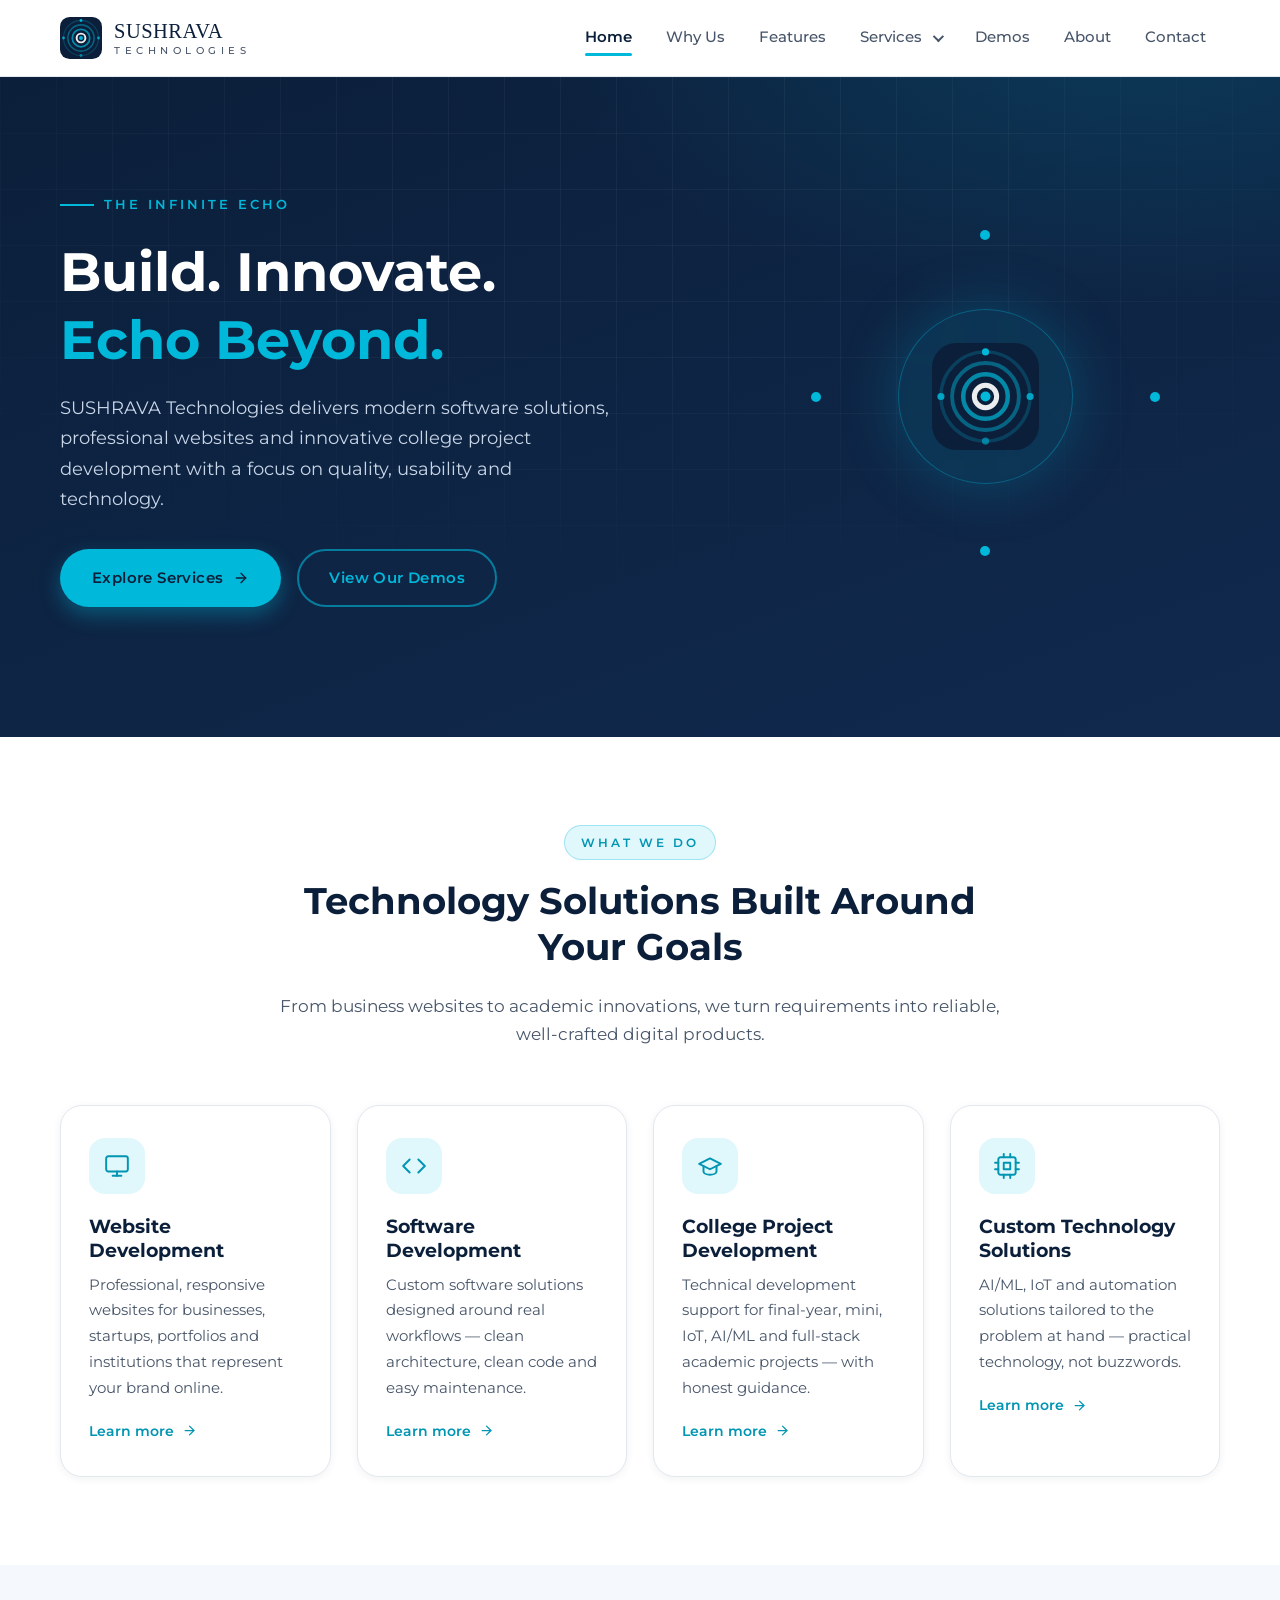
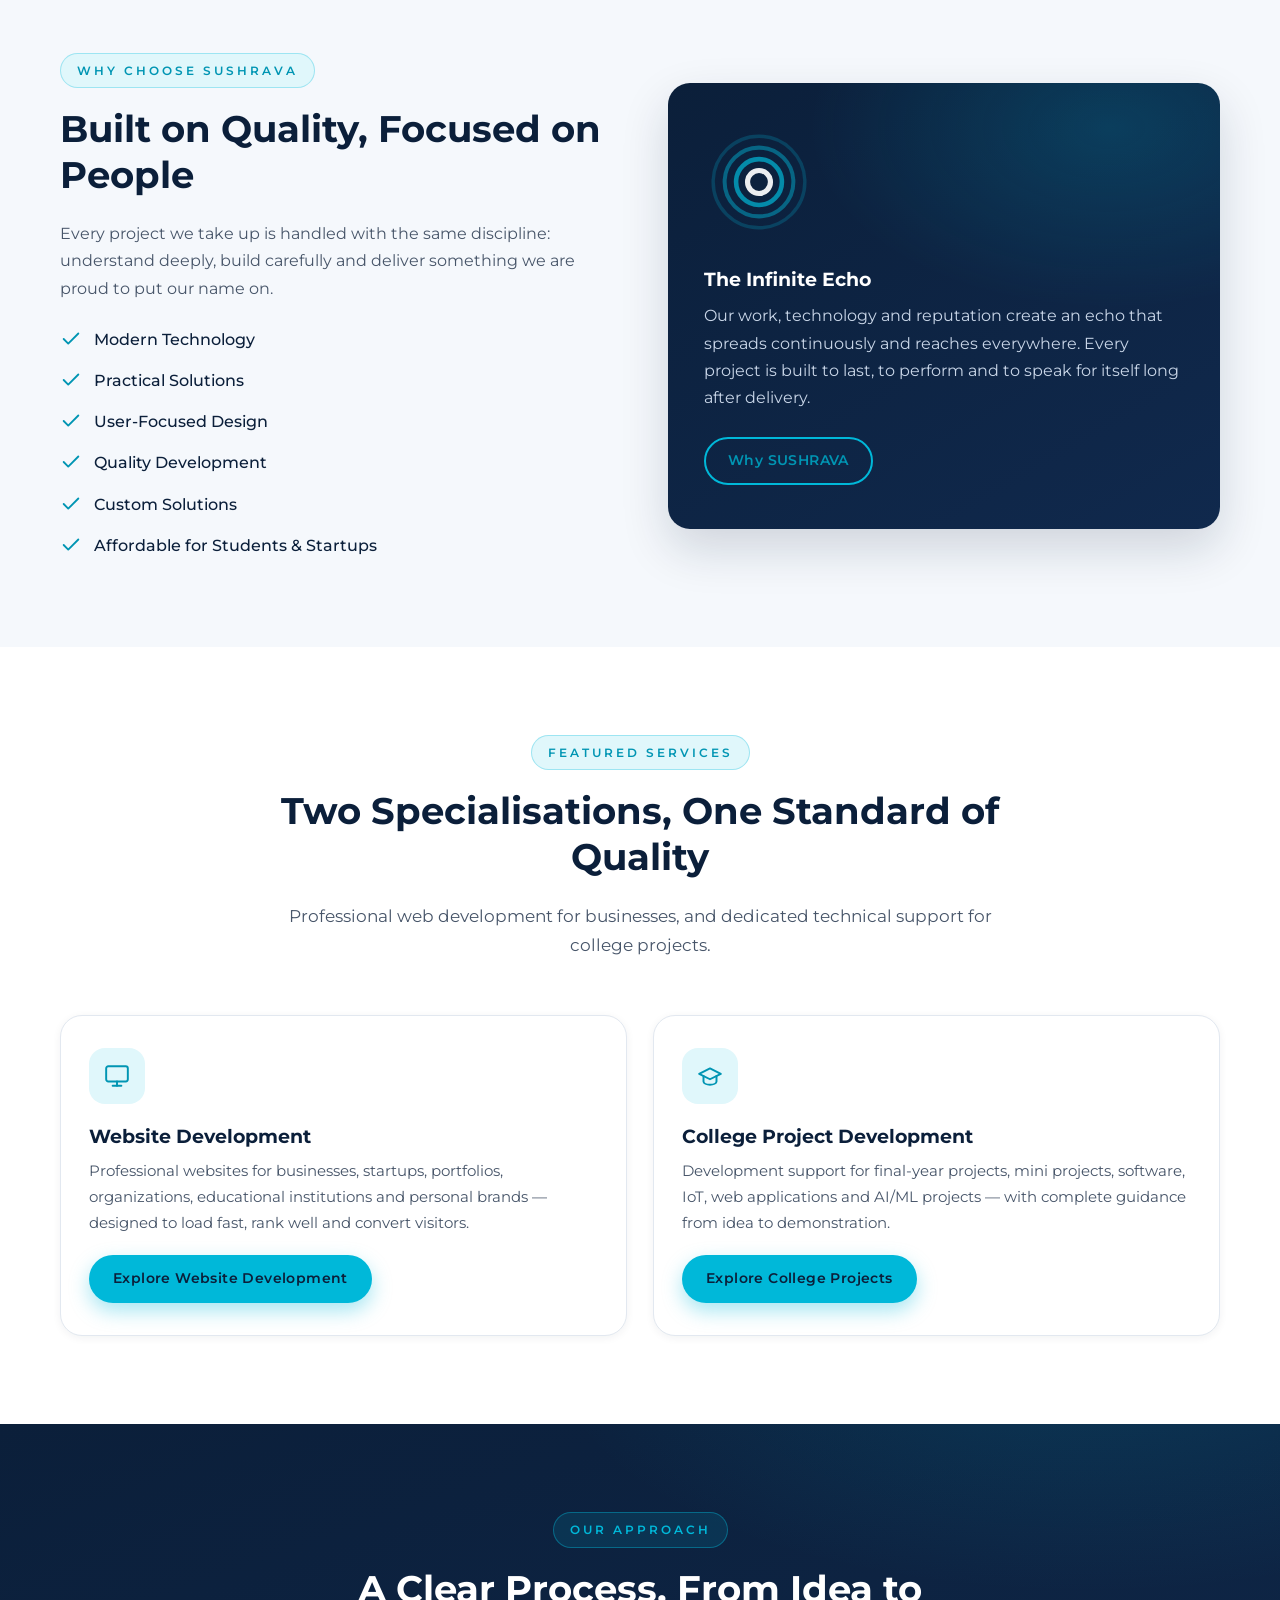
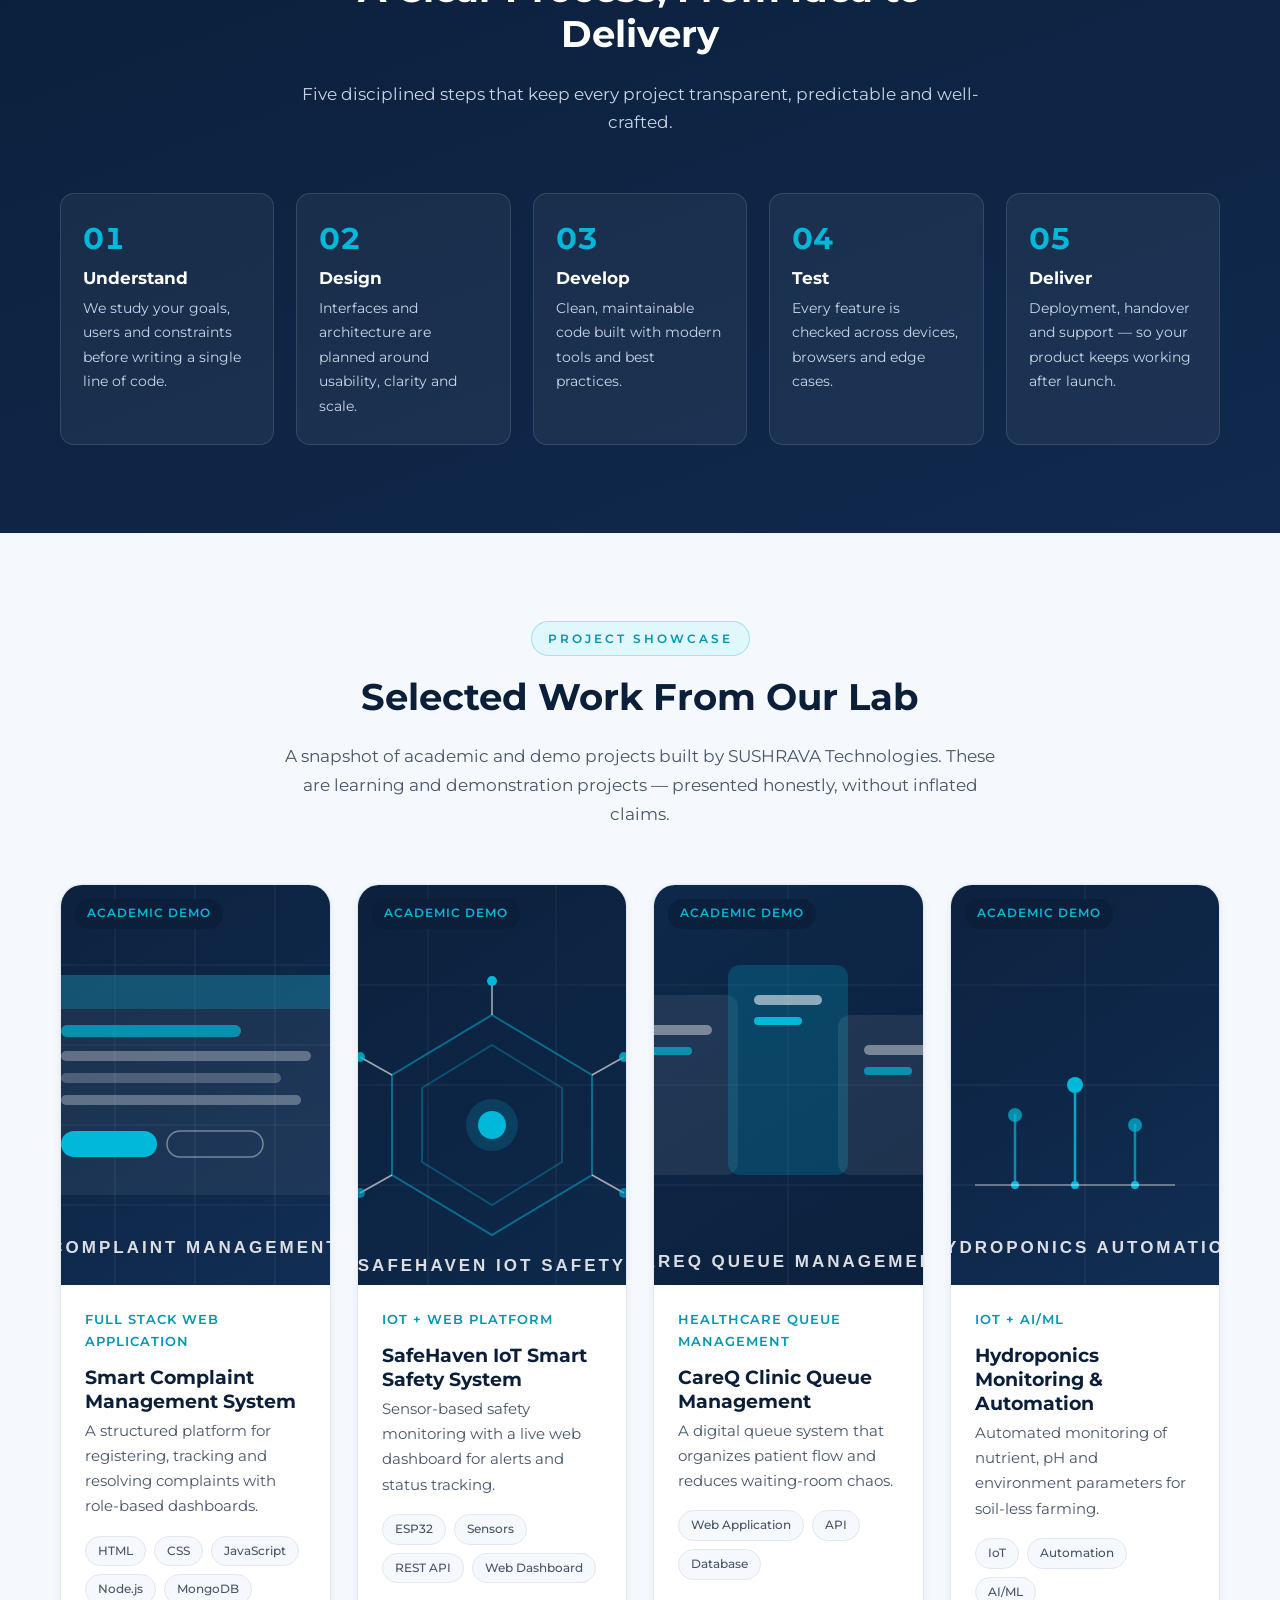
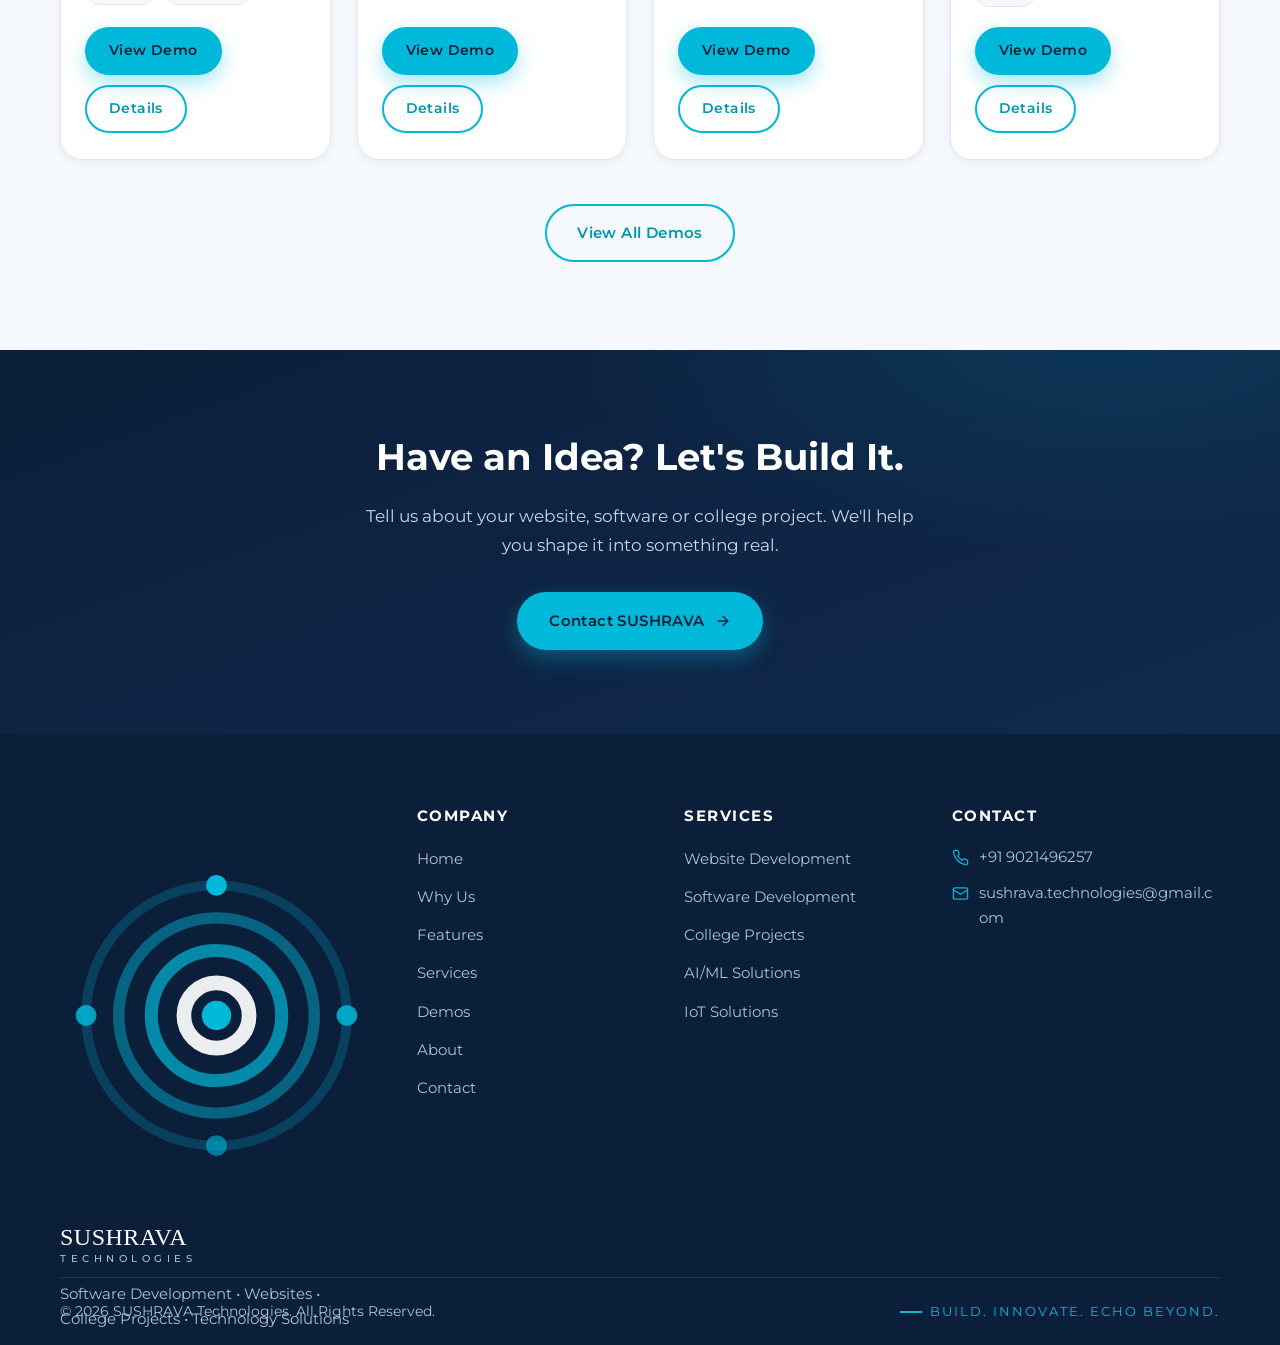
==== index.html @ b3668c81 "Initial SUSHRAVA Technologies website" ====
<!DOCTYPE html>
<html lang="en">
<head>
  <meta charset="UTF-8">
  <meta name="viewport" content="width=device-width, initial-scale=1.0">
  <title>SUSHRAVA Technologies | Software Development & Web Solutions</title>
  <meta name="description" content="SUSHRAVA Technologies delivers modern software solutions, professional websites and innovative college project development with a focus on quality, usability and technology.">
  <meta name="keywords" content="SUSHRAVA Technologies, software development, website development, college projects, academic projects, AI solutions, IoT projects, custom software">
  <meta name="author" content="SUSHRAVA Technologies">
  <meta property="og:type" content="website">
  <meta property="og:title" content="SUSHRAVA Technologies | Software Development & Web Solutions">
  <meta property="og:description" content="Modern software solutions, professional websites and innovative college project development. Build. Innovate. Echo Beyond.">
  <meta property="og:image" content="./assets/logo/logo.svg">
  <link rel="icon" type="image/svg+xml" href="./assets/logo/logo.svg">
  <link rel="preconnect" href="https://fonts.googleapis.com">
  <link rel="preconnect" href="https://fonts.gstatic.com" crossorigin>
  <link href="https://fonts.googleapis.com/css2?family=Montserrat:wght@400;500;600;700&display=swap" rel="stylesheet">
  <link rel="stylesheet" href="./css/style.css">
</head>
<body>
  <a class="skip-link" href="#main">Skip to main content</a>

  <!-- ===== Header ===== -->
  <header class="site-header">
    <div class="container nav-wrapper">
      <a href="./index.html" class="brand" aria-label="SUSHRAVA Technologies — Home">
        <span class="brand-logo"><img src="./assets/logo/logo.svg" alt="" width="42" height="42"></span>
        <span class="brand-text">
          <span class="brand-name">SUSHRAVA</span>
          <span class="brand-sub">TECHNOLOGIES</span>
        </span>
      </a>
      <nav class="main-nav" id="mainNav" aria-label="Main navigation">
        <ul>
          <li><a href="./index.html" aria-current="page">Home</a></li>
          <li><a href="./why-us.html">Why Us</a></li>
          <li><a href="./features.html">Features</a></li>
          <li class="has-dropdown">
            <a href="./services.html" aria-haspopup="true" aria-expanded="false">Services <span class="caret" aria-hidden="true"></span></a>
            <ul class="dropdown" aria-label="Services submenu">
              <li>
                <a href="./websites.html">
                  <span class="dropdown-icon" aria-hidden="true"><svg viewBox="0 0 24 24" fill="none" stroke="currentColor" stroke-width="1.8" stroke-linecap="round" stroke-linejoin="round"><rect x="2" y="3" width="20" height="14" rx="2"/><line x1="8" y1="21" x2="16" y2="21"/><line x1="12" y1="17" x2="12" y2="21"/></svg></span>
                  Website Development
                </a>
              </li>
              <li>
                <a href="./college-projects.html">
                  <span class="dropdown-icon" aria-hidden="true"><svg viewBox="0 0 24 24" fill="none" stroke="currentColor" stroke-width="1.8" stroke-linecap="round" stroke-linejoin="round"><path d="M22 10L12 5 2 10l10 5 10-5z"/><path d="M6 12v5c0 1.7 2.7 3 6 3s6-1.3 6-3v-5"/></svg></span>
                  College Projects
                </a>
              </li>
            </ul>
          </li>
          <li><a href="./demos.html">Demos</a></li>
          <li><a href="./about.html">About</a></li>
          <li><a href="./contact.html">Contact</a></li>
        </ul>
      </nav>
      <button class="nav-toggle" id="navToggle" type="button" aria-label="Open menu" aria-expanded="false" aria-controls="mainNav">
        <span></span><span></span><span></span>
      </button>
    </div>
  </header>

  <main id="main">
    <!-- ===== Hero ===== -->
    <section class="hero">
      <div class="container">
        <div class="reveal">
          <span class="hero-tagline">The Infinite Echo</span>
          <h1>Build. Innovate.<br><span class="accent">Echo Beyond.</span></h1>
          <p class="hero-lead">SUSHRAVA Technologies delivers modern software solutions, professional websites and innovative college project development with a focus on quality, usability and technology.</p>
          <div class="hero-actions">
            <a href="./services.html" class="btn btn-primary">Explore Services
              <svg viewBox="0 0 24 24" fill="none" stroke="currentColor" stroke-width="2" stroke-linecap="round" stroke-linejoin="round" aria-hidden="true"><line x1="5" y1="12" x2="19" y2="12"/><polyline points="12 5 19 12 12 19"/></svg>
            </a>
            <a href="./demos.html" class="btn btn-outline">View Our Demos</a>
          </div>
        </div>
        <div class="echo-stage reveal reveal-delay-1" aria-hidden="true">
          <span class="echo-ring"></span>
          <span class="echo-ring"></span>
          <span class="echo-ring"></span>
          <span class="echo-ring"></span>
          <span class="echo-node n1"></span>
          <span class="echo-node n2"></span>
          <span class="echo-node n3"></span>
          <span class="echo-node n4"></span>
          <div class="echo-core">
            <img src="./assets/logo/logo.svg" alt="" width="120" height="120">
          </div>
        </div>
      </div>
    </section>

    <!-- ===== What We Do ===== -->
    <section id="what-we-do">
      <div class="container">
        <div class="section-head reveal">
          <span class="eyebrow">What We Do</span>
          <h2>Technology Solutions Built Around Your Goals</h2>
          <p>From business websites to academic innovations, we turn requirements into reliable, well-crafted digital products.</p>
        </div>
        <div class="grid grid-4">
          <article class="card reveal">
            <div class="card-icon" aria-hidden="true">
              <svg viewBox="0 0 24 24" fill="none" stroke="currentColor" stroke-width="1.8" stroke-linecap="round" stroke-linejoin="round"><rect x="2" y="3" width="20" height="14" rx="2"/><line x1="8" y1="21" x2="16" y2="21"/><line x1="12" y1="17" x2="12" y2="21"/></svg>
            </div>
            <h3>Website Development</h3>
            <p>Professional, responsive websites for businesses, startups, portfolios and institutions that represent your brand online.</p>
            <a href="./websites.html" class="card-link">Learn more
              <svg viewBox="0 0 24 24" fill="none" stroke="currentColor" stroke-width="2" stroke-linecap="round" stroke-linejoin="round" aria-hidden="true"><line x1="5" y1="12" x2="19" y2="12"/><polyline points="12 5 19 12 12 19"/></svg>
            </a>
          </article>
          <article class="card reveal reveal-delay-1">
            <div class="card-icon" aria-hidden="true">
              <svg viewBox="0 0 24 24" fill="none" stroke="currentColor" stroke-width="1.8" stroke-linecap="round" stroke-linejoin="round"><polyline points="16 18 22 12 16 6"/><polyline points="8 6 2 12 8 18"/></svg>
            </div>
            <h3>Software Development</h3>
            <p>Custom software solutions designed around real workflows — clean architecture, clean code and easy maintenance.</p>
            <a href="./services.html" class="card-link">Learn more
              <svg viewBox="0 0 24 24" fill="none" stroke="currentColor" stroke-width="2" stroke-linecap="round" stroke-linejoin="round" aria-hidden="true"><line x1="5" y1="12" x2="19" y2="12"/><polyline points="12 5 19 12 12 19"/></svg>
            </a>
          </article>
          <article class="card reveal reveal-delay-2">
            <div class="card-icon" aria-hidden="true">
              <svg viewBox="0 0 24 24" fill="none" stroke="currentColor" stroke-width="1.8" stroke-linecap="round" stroke-linejoin="round"><path d="M22 10L12 5 2 10l10 5 10-5z"/><path d="M6 12v5c0 1.7 2.7 3 6 3s6-1.3 6-3v-5"/></svg>
            </div>
            <h3>College Project Development</h3>
            <p>Technical development support for final-year, mini, IoT, AI/ML and full-stack academic projects — with honest guidance.</p>
            <a href="./college-projects.html" class="card-link">Learn more
              <svg viewBox="0 0 24 24" fill="none" stroke="currentColor" stroke-width="2" stroke-linecap="round" stroke-linejoin="round" aria-hidden="true"><line x1="5" y1="12" x2="19" y2="12"/><polyline points="12 5 19 12 12 19"/></svg>
            </a>
          </article>
          <article class="card reveal reveal-delay-3">
            <div class="card-icon" aria-hidden="true">
              <svg viewBox="0 0 24 24" fill="none" stroke="currentColor" stroke-width="1.8" stroke-linecap="round" stroke-linejoin="round"><rect x="4" y="4" width="16" height="16" rx="2"/><rect x="9" y="9" width="6" height="6"/><path d="M9 1v3M15 1v3M9 20v3M15 20v3M1 9h3M1 15h3M20 9h3M20 15h3"/></svg>
            </div>
            <h3>Custom Technology Solutions</h3>
            <p>AI/ML, IoT and automation solutions tailored to the problem at hand — practical technology, not buzzwords.</p>
            <a href="./services.html" class="card-link">Learn more
              <svg viewBox="0 0 24 24" fill="none" stroke="currentColor" stroke-width="2" stroke-linecap="round" stroke-linejoin="round" aria-hidden="true"><line x1="5" y1="12" x2="19" y2="12"/><polyline points="12 5 19 12 12 19"/></svg>
            </a>
          </article>
        </div>
      </div>
    </section>

    <!-- ===== Why Choose SUSHRAVA ===== -->
    <section class="section-soft">
      <div class="container split">
        <div class="reveal">
          <span class="eyebrow">Why Choose SUSHRAVA</span>
          <h2>Built on Quality, Focused on People</h2>
          <p>Every project we take up is handled with the same discipline: understand deeply, build carefully and deliver something we are proud to put our name on.</p>
          <ul class="check-list">
            <li>
              <svg viewBox="0 0 24 24" fill="none" stroke="currentColor" stroke-width="2" stroke-linecap="round" stroke-linejoin="round" aria-hidden="true"><polyline points="20 6 9 17 4 12"/></svg>
              Modern Technology
            </li>
            <li>
              <svg viewBox="0 0 24 24" fill="none" stroke="currentColor" stroke-width="2" stroke-linecap="round" stroke-linejoin="round" aria-hidden="true"><polyline points="20 6 9 17 4 12"/></svg>
              Practical Solutions
            </li>
            <li>
              <svg viewBox="0 0 24 24" fill="none" stroke="currentColor" stroke-width="2" stroke-linecap="round" stroke-linejoin="round" aria-hidden="true"><polyline points="20 6 9 17 4 12"/></svg>
              User-Focused Design
            </li>
            <li>
              <svg viewBox="0 0 24 24" fill="none" stroke="currentColor" stroke-width="2" stroke-linecap="round" stroke-linejoin="round" aria-hidden="true"><polyline points="20 6 9 17 4 12"/></svg>
              Quality Development
            </li>
            <li>
              <svg viewBox="0 0 24 24" fill="none" stroke="currentColor" stroke-width="2" stroke-linecap="round" stroke-linejoin="round" aria-hidden="true"><polyline points="20 6 9 17 4 12"/></svg>
              Custom Solutions
            </li>
            <li>
              <svg viewBox="0 0 24 24" fill="none" stroke="currentColor" stroke-width="2" stroke-linecap="round" stroke-linejoin="round" aria-hidden="true"><polyline points="20 6 9 17 4 12"/></svg>
              Affordable for Students &amp; Startups
            </li>
          </ul>
        </div>
        <div class="panel-visual reveal reveal-delay-1">
          <svg class="echo-mini" viewBox="0 0 96 96" fill="none" stroke="#00B8D9" stroke-linecap="round" aria-hidden="true">
            <circle cx="48" cy="48" r="40" stroke-width="3" opacity="0.22"/>
            <circle cx="48" cy="48" r="30" stroke-width="3.5" opacity="0.45"/>
            <circle cx="48" cy="48" r="20" stroke-width="4" opacity="0.7"/>
            <circle cx="48" cy="48" r="10" stroke="#FFFFFF" stroke-width="4.5" opacity="0.92"/>
          </svg>
          <h3>The Infinite Echo</h3>
          <p>Our work, technology and reputation create an echo that spreads continuously and reaches everywhere. Every project is built to last, to perform and to speak for itself long after delivery.</p>
          <a href="./why-us.html" class="btn btn-outline btn-sm" style="margin-top: 10px;">Why SUSHRAVA</a>
        </div>
      </div>
    </section>

    <!-- ===== Featured Services ===== -->
    <section>
      <div class="container">
        <div class="section-head reveal">
          <span class="eyebrow">Featured Services</span>
          <h2>Two Specialisations, One Standard of Quality</h2>
          <p>Professional web development for businesses, and dedicated technical support for college projects.</p>
        </div>
        <div class="grid grid-2">
          <article class="card reveal">
            <div class="card-icon" aria-hidden="true">
              <svg viewBox="0 0 24 24" fill="none" stroke="currentColor" stroke-width="1.8" stroke-linecap="round" stroke-linejoin="round"><rect x="2" y="3" width="20" height="14" rx="2"/><line x1="8" y1="21" x2="16" y2="21"/><line x1="12" y1="17" x2="12" y2="21"/></svg>
            </div>
            <h3>Website Development</h3>
            <p>Professional websites for businesses, startups, portfolios, organizations, educational institutions and personal brands — designed to load fast, rank well and convert visitors.</p>
            <a href="./websites.html" class="btn btn-primary btn-sm" style="margin-top: 20px;">Explore Website Development</a>
          </article>
          <article class="card reveal reveal-delay-1">
            <div class="card-icon" aria-hidden="true">
              <svg viewBox="0 0 24 24" fill="none" stroke="currentColor" stroke-width="1.8" stroke-linecap="round" stroke-linejoin="round"><path d="M22 10L12 5 2 10l10 5 10-5z"/><path d="M6 12v5c0 1.7 2.7 3 6 3s6-1.3 6-3v-5"/></svg>
            </div>
            <h3>College Project Development</h3>
            <p>Development support for final-year projects, mini projects, software, IoT, web applications and AI/ML projects — with complete guidance from idea to demonstration.</p>
            <a href="./college-projects.html" class="btn btn-primary btn-sm" style="margin-top: 20px;">Explore College Projects</a>
          </article>
        </div>
      </div>
    </section>

    <!-- ===== Our Approach ===== -->
    <section class="section-dark">
      <div class="container">
        <div class="section-head reveal">
          <span class="eyebrow">Our Approach</span>
          <h2>A Clear Process, From Idea to Delivery</h2>
          <p>Five disciplined steps that keep every project transparent, predictable and well-crafted.</p>
        </div>
        <div class="steps">
          <article class="step reveal">
            <span class="step-num">01</span>
            <h3>Understand</h3>
            <p>We study your goals, users and constraints before writing a single line of code.</p>
          </article>
          <article class="step reveal reveal-delay-1">
            <span class="step-num">02</span>
            <h3>Design</h3>
            <p>Interfaces and architecture are planned around usability, clarity and scale.</p>
          </article>
          <article class="step reveal reveal-delay-2">
            <span class="step-num">03</span>
            <h3>Develop</h3>
            <p>Clean, maintainable code built with modern tools and best practices.</p>
          </article>
          <article class="step reveal reveal-delay-3">
            <span class="step-num">04</span>
            <h3>Test</h3>
            <p>Every feature is checked across devices, browsers and edge cases.</p>
          </article>
          <article class="step reveal reveal-delay-3">
            <span class="step-num">05</span>
            <h3>Deliver</h3>
            <p>Deployment, handover and support — so your product keeps working after launch.</p>
          </article>
        </div>
      </div>
    </section>

    <!-- ===== Project Showcase ===== -->
    <section class="section-soft">
      <div class="container">
        <div class="section-head reveal">
          <span class="eyebrow">Project Showcase</span>
          <h2>Selected Work From Our Lab</h2>
          <p>A snapshot of academic and demo projects built by SUSHRAVA Technologies. These are learning and demonstration projects — presented honestly, without inflated claims.</p>
        </div>
        <div class="grid grid-4">
          <article class="project-card reveal">
            <div class="project-media">
              <img src="./assets/projects/complaint-management.svg" alt="Smart Complaint Management System interface preview" loading="lazy" width="640" height="400">
              <span class="badge">Academic Demo</span>
            </div>
            <div class="project-body">
              <span class="project-cat">Full Stack Web Application</span>
              <h3>Smart Complaint Management System</h3>
              <p>A structured platform for registering, tracking and resolving complaints with role-based dashboards.</p>
              <ul class="tech-tags">
                <li>HTML</li><li>CSS</li><li>JavaScript</li><li>Node.js</li><li>MongoDB</li>
              </ul>
              <div class="project-actions">
                <a href="./demos.html" class="btn btn-primary btn-sm">View Demo</a>
                <a href="./demos.html" class="btn btn-outline btn-sm">Details</a>
              </div>
            </div>
          </article>
          <article class="project-card reveal reveal-delay-1">
            <div class="project-media">
              <img src="./assets/projects/safehaven-iot.svg" alt="SafeHaven IoT smart safety system network preview" loading="lazy" width="640" height="400">
              <span class="badge">Academic Demo</span>
            </div>
            <div class="project-body">
              <span class="project-cat">IoT + Web Platform</span>
              <h3>SafeHaven IoT Smart Safety System</h3>
              <p>Sensor-based safety monitoring with a live web dashboard for alerts and status tracking.</p>
              <ul class="tech-tags">
                <li>ESP32</li><li>Sensors</li><li>REST API</li><li>Web Dashboard</li>
              </ul>
              <div class="project-actions">
                <a href="./demos.html" class="btn btn-primary btn-sm">View Demo</a>
                <a href="./demos.html" class="btn btn-outline btn-sm">Details</a>
              </div>
            </div>
          </article>
          <article class="project-card reveal reveal-delay-2">
            <div class="project-media">
              <img src="./assets/projects/careq.svg" alt="CareQ clinic queue management dashboard preview" loading="lazy" width="640" height="400">
              <span class="badge">Academic Demo</span>
            </div>
            <div class="project-body">
              <span class="project-cat">Healthcare Queue Management</span>
              <h3>CareQ Clinic Queue Management</h3>
              <p>A digital queue system that organizes patient flow and reduces waiting-room chaos.</p>
              <ul class="tech-tags">
                <li>Web Application</li><li>API</li><li>Database</li>
              </ul>
              <div class="project-actions">
                <a href="./demos.html" class="btn btn-primary btn-sm">View Demo</a>
                <a href="./demos.html" class="btn btn-outline btn-sm">Details</a>
              </div>
            </div>
          </article>
          <article class="project-card reveal reveal-delay-3">
            <div class="project-media">
              <img src="./assets/projects/hydroponics.svg" alt="Hydroponics monitoring and automation system preview" loading="lazy" width="640" height="400">
              <span class="badge">Academic Demo</span>
            </div>
            <div class="project-body">
              <span class="project-cat">IoT + AI/ML</span>
              <h3>Hydroponics Monitoring &amp; Automation</h3>
              <p>Automated monitoring of nutrient, pH and environment parameters for soil-less farming.</p>
              <ul class="tech-tags">
                <li>IoT</li><li>Automation</li><li>AI/ML</li>
              </ul>
              <div class="project-actions">
                <a href="./demos.html" class="btn btn-primary btn-sm">View Demo</a>
                <a href="./demos.html" class="btn btn-outline btn-sm">Details</a>
              </div>
            </div>
          </article>
        </div>
        <div style="text-align: center; margin-top: 44px;" class="reveal">
          <a href="./demos.html" class="btn btn-outline">View All Demos</a>
        </div>
      </div>
    </section>

    <!-- ===== Final CTA ===== -->
    <section class="section-dark cta-band">
      <div class="container reveal">
        <h2>Have an Idea? Let's Build It.</h2>
        <p>Tell us about your website, software or college project. We'll help you shape it into something real.</p>
        <a href="./contact.html" class="btn btn-primary">Contact SUSHRAVA
          <svg viewBox="0 0 24 24" fill="none" stroke="currentColor" stroke-width="2" stroke-linecap="round" stroke-linejoin="round" aria-hidden="true"><line x1="5" y1="12" x2="19" y2="12"/><polyline points="12 5 19 12 12 19"/></svg>
        </a>
      </div>
    </section>
  </main>

  <!-- ===== Footer ===== -->
  <footer class="site-footer">
    <div class="container">
      <div class="footer-grid">
        <div class="footer-brand">
          <span class="brand-logo"><img src="./assets/logo/logo.svg" alt="" width="48" height="48"></span>
          <span class="brand-text">
            <span class="brand-name">SUSHRAVA</span>
            <span class="brand-sub">TECHNOLOGIES</span>
          </span>
          <p>Software Development • Websites • College Projects • Technology Solutions</p>
        </div>
        <nav class="footer-col" aria-label="Footer navigation">
          <h4>Company</h4>
          <ul>
            <li><a href="./index.html">Home</a></li>
            <li><a href="./why-us.html">Why Us</a></li>
            <li><a href="./features.html">Features</a></li>
            <li><a href="./services.html">Services</a></li>
            <li><a href="./demos.html">Demos</a></li>
            <li><a href="./about.html">About</a></li>
            <li><a href="./contact.html">Contact</a></li>
          </ul>
        </nav>
        <div class="footer-col">
          <h4>Services</h4>
          <ul>
            <li><a href="./websites.html">Website Development</a></li>
            <li><a href="./services.html">Software Development</a></li>
            <li><a href="./college-projects.html">College Projects</a></li>
            <li><a href="./services.html">AI/ML Solutions</a></li>
            <li><a href="./services.html">IoT Solutions</a></li>
          </ul>
        </div>
        <div class="footer-col">
          <h4>Contact</h4>
          <ul class="footer-contact">
            <li>
              <svg viewBox="0 0 24 24" fill="none" stroke="currentColor" stroke-width="1.8" stroke-linecap="round" stroke-linejoin="round" aria-hidden="true"><path d="M22 16.92v3a2 2 0 0 1-2.18 2 19.79 19.79 0 0 1-8.63-3.07 19.5 19.5 0 0 1-6-6 19.79 19.79 0 0 1-3.07-8.67A2 2 0 0 1 4.11 2h3a2 2 0 0 1 2 1.72c.127.96.361 1.903.7 2.81a2 2 0 0 1-.45 2.11L8.09 9.91a16 16 0 0 0 6 6l1.27-1.27a2 2 0 0 1 2.11-.45c.907.339 1.85.573 2.81.7A2 2 0 0 1 22 16.92z"/></svg>
              <a href="tel:+919021496257">+91 9021496257</a>
            </li>
            <li>
              <svg viewBox="0 0 24 24" fill="none" stroke="currentColor" stroke-width="1.8" stroke-linecap="round" stroke-linejoin="round" aria-hidden="true"><rect x="2" y="4" width="20" height="16" rx="2"/><path d="m22 7-10 6L2 7"/></svg>
              <a href="mailto:sushrava.technologies@gmail.com">sushrava.technologies@gmail.com</a>
            </li>
          </ul>
        </div>
      </div>
      <div class="footer-bottom">
        <p>© <span class="js-year">2026</span> SUSHRAVA Technologies. All Rights Reserved.</p>
        <span class="footer-echo">Build. Innovate. Echo Beyond.</span>
      </div>
    </div>
  </footer>

  <button class="back-to-top" type="button" aria-label="Back to top">
    <svg viewBox="0 0 24 24" fill="none" stroke="currentColor" stroke-width="2.2" stroke-linecap="round" stroke-linejoin="round" aria-hidden="true"><line x1="12" y1="19" x2="12" y2="5"/><polyline points="5 12 12 5 19 12"/></svg>
  </button>

  <script src="./js/script.js" defer></script>
</body>
</html>
---- css/style.css ----
/* ============================================================
   SUSHRAVA Technologies — style.css
   Brand: The Infinite Echo
   Palette: Deep Navy #0B1F3A | Electric Cyan #00B8D9 |
            Slate Gray #475569 | White #FFFFFF
   ============================================================ */

/* ---------- 1. Design tokens ---------- */
:root {
  --navy: #0B1F3A;
  --navy-2: #10294D;
  --navy-3: #16345E;
  --slate: #475569;
  --text-muted: #64748B;
  --cyan: #00B8D9;
  --cyan-dark: #0095B3;
  --cyan-soft: #E0F7FB;
  --white: #FFFFFF;
  --bg-soft: #F5F8FC;
  --border: #E2E8F0;

  --font-brand: 'Lucida Handwriting', 'Segoe Script', 'Brush Script MT', cursive;
  --font-main: 'Montserrat', 'Segoe UI', 'Helvetica Neue', Arial, sans-serif;

  --radius-sm: 8px;
  --radius: 14px;
  --radius-lg: 22px;

  --shadow-sm: 0 2px 8px rgba(11, 31, 58, 0.06);
  --shadow-md: 0 10px 28px rgba(11, 31, 58, 0.10);
  --shadow-lg: 0 20px 48px rgba(11, 31, 58, 0.16);

  --transition: 0.28s cubic-bezier(0.4, 0, 0.2, 1);
  --header-height: 76px;
}

/* ---------- 2. Reset / base ---------- */
*, *::before, *::after { box-sizing: border-box; }

html {
  scroll-behavior: smooth;
  scroll-padding-top: calc(var(--header-height) + 16px);
}

body {
  margin: 0;
  font-family: var(--font-main);
  font-size: 16px;
  line-height: 1.7;
  color: var(--slate);
  background: var(--white);
  -webkit-font-smoothing: antialiased;
  overflow-x: hidden;
}

img { max-width: 100%; display: block; }

a {
  color: var(--cyan-dark);
  text-decoration: none;
  transition: color var(--transition);
}
a:hover { color: var(--cyan); }

h1, h2, h3, h4 {
  color: var(--navy);
  line-height: 1.25;
  margin: 0 0 0.6em;
  font-weight: 700;
}

h1 { font-size: clamp(2.1rem, 5vw, 3.4rem); }
h2 { font-size: clamp(1.6rem, 3.4vw, 2.3rem); }
h3 { font-size: 1.2rem; }

p { margin: 0 0 1em; }

ul { padding-left: 1.2em; }

:focus-visible {
  outline: 3px solid var(--cyan);
  outline-offset: 3px;
  border-radius: 4px;
}

.skip-link {
  position: absolute;
  left: -999px;
  top: 0;
  background: var(--navy);
  color: var(--white);
  padding: 10px 18px;
  border-radius: 0 0 var(--radius-sm) 0;
  z-index: 2000;
}
.skip-link:focus { left: 0; color: var(--white); }

.container {
  width: min(1160px, 92%);
  margin-inline: auto;
}

section { padding: 88px 0; }

.section-soft { background: var(--bg-soft); }

.section-dark {
  background:
    radial-gradient(900px 400px at 85% -10%, rgba(0, 184, 217, 0.14), transparent 60%),
    linear-gradient(160deg, var(--navy) 0%, var(--navy-2) 100%);
  color: #C9D6E8;
}
.section-dark h2,
.section-dark h3 { color: var(--white); }

.section-head {
  max-width: 720px;
  margin: 0 auto 56px;
  text-align: center;
}

.eyebrow {
  display: inline-block;
  font-size: 0.78rem;
  font-weight: 600;
  letter-spacing: 3px;
  text-transform: uppercase;
  color: var(--cyan-dark);
  background: var(--cyan-soft);
  border: 1px solid rgba(0, 184, 217, 0.3);
  padding: 6px 16px;
  border-radius: 999px;
  margin-bottom: 18px;
}
.section-dark .eyebrow {
  color: var(--cyan);
  background: rgba(0, 184, 217, 0.12);
  border-color: rgba(0, 184, 217, 0.4);
}

.section-head p { font-size: 1.05rem; margin: 0; }

/* ---------- 3. Buttons ---------- */
.btn {
  display: inline-flex;
  align-items: center;
  gap: 10px;
  padding: 14px 30px;
  border-radius: 999px;
  font-family: var(--font-main);
  font-size: 0.95rem;
  font-weight: 600;
  letter-spacing: 0.4px;
  cursor: pointer;
  border: 2px solid transparent;
  transition: transform var(--transition), box-shadow var(--transition),
              background var(--transition), color var(--transition),
              border-color var(--transition);
}
.btn:hover { transform: translateY(-2px); }
.btn:active { transform: translateY(0); }

.btn-primary {
  background: var(--cyan);
  color: var(--navy);
  box-shadow: 0 8px 20px rgba(0, 184, 217, 0.35);
}
.btn-primary:hover {
  background: var(--cyan-dark);
  color: var(--white);
  box-shadow: 0 12px 26px rgba(0, 149, 179, 0.4);
}

.btn-outline {
  border-color: var(--cyan);
  color: var(--cyan-dark);
  background: transparent;
}
.btn-outline:hover {
  background: var(--cyan);
  color: var(--navy);
}

.btn-light {
  background: var(--white);
  color: var(--navy);
}
.btn-light:hover { background: var(--cyan-soft); color: var(--navy); }

.btn-sm { padding: 10px 22px; font-size: 0.88rem; }

.btn svg { width: 16px; height: 16px; flex: none; }

/* ---------- 4. Header / navigation ---------- */
.site-header {
  position: sticky;
  top: 0;
  z-index: 1000;
  background: rgba(255, 255, 255, 0.96);
  backdrop-filter: blur(10px);
  border-bottom: 1px solid var(--border);
  transition: box-shadow var(--transition);
}
.site-header.scrolled { box-shadow: var(--shadow-sm); }

.nav-wrapper {
  display: flex;
  align-items: center;
  justify-content: space-between;
  height: var(--header-height);
  gap: 24px;
}

.brand {
  display: inline-flex;
  align-items: center;
  gap: 12px;
  flex: none;
}
.brand:hover { color: inherit; }

.brand-logo { width: 42px; height: 42px; flex: none; }
.brand-logo img { width: 100%; height: 100%; }

.brand-text { display: flex; flex-direction: column; line-height: 1.05; }

.brand-name {
  font-family: var(--font-brand);
  font-size: 1.28rem;
  color: var(--navy);
  letter-spacing: 0.5px;
}

.brand-sub {
  font-size: 0.62rem;
  font-weight: 500;
  letter-spacing: 4.5px;
  color: var(--slate);
  margin-top: 3px;
}

.main-nav ul {
  display: flex;
  align-items: center;
  gap: 6px;
  list-style: none;
  margin: 0;
  padding: 0;
}

.main-nav a {
  display: inline-block;
  padding: 9px 14px;
  font-size: 0.92rem;
  font-weight: 500;
  color: var(--slate);
  border-radius: 8px;
  position: relative;
  transition: color var(--transition), background var(--transition);
}
.main-nav a:hover { color: var(--navy); background: var(--bg-soft); }

.main-nav a[aria-current="page"] { color: var(--navy); font-weight: 600; }
.main-nav a[aria-current="page"]::after {
  content: "";
  position: absolute;
  left: 14px;
  right: 14px;
  bottom: 4px;
  height: 2.5px;
  border-radius: 2px;
  background: var(--cyan);
}

/* Services dropdown */
.has-dropdown { position: relative; }

.has-dropdown > a .caret {
  display: inline-block;
  width: 8px;
  height: 8px;
  margin-left: 7px;
  border-right: 2px solid currentColor;
  border-bottom: 2px solid currentColor;
  transform: rotate(45deg) translateY(-2px);
  transition: transform var(--transition);
}

.dropdown {
  position: absolute;
  top: calc(100% + 10px);
  left: 0;
  min-width: 220px;
  background: var(--white);
  border: 1px solid var(--border);
  border-radius: var(--radius);
  box-shadow: var(--shadow-md);
  padding: 8px;
  opacity: 0;
  visibility: hidden;
  transform: translateY(10px);
  transition: opacity var(--transition), transform var(--transition), visibility var(--transition);
}
.dropdown li { width: 100%; }
.dropdown a {
  display: flex;
  align-items: center;
  gap: 10px;
  width: 100%;
  padding: 11px 14px;
  border-radius: 8px;
  white-space: nowrap;
}
.dropdown a::after { display: none; }
.dropdown a:hover { background: var(--cyan-soft); color: var(--navy); }

.has-dropdown:hover .dropdown,
.has-dropdown:focus-within .dropdown,
.has-dropdown.open .dropdown {
  opacity: 1;
  visibility: visible;
  transform: translateY(0);
}
.has-dropdown:hover > a .caret,
.has-dropdown.open > a .caret { transform: rotate(225deg) translateY(-1px); }

.dropdown-icon {
  width: 30px;
  height: 30px;
  flex: none;
  display: grid;
  place-items: center;
  border-radius: 8px;
  background: var(--cyan-soft);
  color: var(--cyan-dark);
}
.dropdown-icon svg { width: 16px; height: 16px; }

/* Hamburger */
.nav-toggle {
  display: none;
  flex-direction: column;
  justify-content: center;
  gap: 5px;
  width: 44px;
  height: 44px;
  padding: 10px;
  background: none;
  border: 1px solid var(--border);
  border-radius: 10px;
  cursor: pointer;
}
.nav-toggle span {
  display: block;
  height: 2.5px;
  width: 100%;
  border-radius: 2px;
  background: var(--navy);
  transition: transform var(--transition), opacity var(--transition);
}
.nav-toggle.active span:nth-child(1) { transform: translateY(7.5px) rotate(45deg); }
.nav-toggle.active span:nth-child(2) { opacity: 0; }
.nav-toggle.active span:nth-child(3) { transform: translateY(-7.5px) rotate(-45deg); }

/* ---------- 5. Hero (home) ---------- */
.hero {
  position: relative;
  overflow: hidden;
  color: #C9D6E8;
  padding: 110px 0 130px;
  background:
    radial-gradient(1000px 500px at 88% -10%, rgba(0, 184, 217, 0.16), transparent 60%),
    linear-gradient(160deg, var(--navy) 0%, var(--navy-2) 100%);
}

.hero::before {
  content: "";
  position: absolute;
  inset: 0;
  background-image:
    linear-gradient(rgba(255, 255, 255, 0.045) 1px, transparent 1px),
    linear-gradient(90deg, rgba(255, 255, 255, 0.045) 1px, transparent 1px);
  background-size: 56px 56px;
  mask-image: radial-gradient(ellipse 90% 80% at 50% 20%, #000 30%, transparent 75%);
}

.hero .container {
  position: relative;
  z-index: 2;
  display: grid;
  grid-template-columns: 1.15fr 0.85fr;
  align-items: center;
  gap: 56px;
}

.hero h1 { color: var(--white); margin-bottom: 0.35em; }
.hero h1 .accent { color: var(--cyan); }

.hero-lead {
  font-size: 1.12rem;
  max-width: 560px;
  margin-bottom: 34px;
}

.hero-actions { display: flex; flex-wrap: wrap; gap: 16px; }

.hero .btn-outline { color: var(--cyan); border-color: rgba(0, 184, 217, 0.6); }
.hero .btn-outline:hover { background: var(--cyan); color: var(--navy); }

.hero-tagline {
  display: inline-flex;
  align-items: center;
  gap: 10px;
  margin-bottom: 22px;
  font-size: 0.8rem;
  font-weight: 600;
  letter-spacing: 3px;
  text-transform: uppercase;
  color: var(--cyan);
}
.hero-tagline::before {
  content: "";
  width: 34px;
  height: 2px;
  background: var(--cyan);
}

/* Ripple / echo visual */
.echo-stage {
  position: relative;
  width: min(380px, 100%);
  aspect-ratio: 1;
  margin-inline: auto;
  display: grid;
  place-items: center;
}

.echo-ring {
  position: absolute;
  inset: 0;
  border-radius: 50%;
  border: 2px solid var(--cyan);
  opacity: 0;
  animation: echo 4.2s ease-out infinite;
}
.echo-ring:nth-child(2) { animation-delay: 1.05s; }
.echo-ring:nth-child(3) { animation-delay: 2.1s; }
.echo-ring:nth-child(4) { animation-delay: 3.15s; }

@keyframes echo {
  0%   { transform: scale(0.28); opacity: 0; }
  18%  { opacity: 0.55; }
  100% { transform: scale(1); opacity: 0; }
}

.echo-core {
  position: relative;
  z-index: 2;
  width: 46%;
  aspect-ratio: 1;
  border-radius: 50%;
  display: grid;
  place-items: center;
  background: rgba(0, 184, 217, 0.1);
  border: 1px solid rgba(0, 184, 217, 0.35);
  backdrop-filter: blur(4px);
  box-shadow: 0 0 60px rgba(0, 184, 217, 0.25);
}
.echo-core img { width: 62%; height: 62%; }

.echo-node {
  position: absolute;
  width: 10px;
  height: 10px;
  border-radius: 50%;
  background: var(--cyan);
  animation: nodePulse 4.2s ease-in-out infinite;
}
.echo-node.n1 { top: 6%; left: 50%; margin-left: -5px; }
.echo-node.n2 { top: 50%; right: 4%; margin-top: -5px; animation-delay: 1.05s; }
.echo-node.n3 { bottom: 8%; left: 50%; margin-left: -5px; animation-delay: 2.1s; }
.echo-node.n4 { top: 50%; left: 4%; margin-top: -5px; animation-delay: 3.15s; }

@keyframes nodePulse {
  0%, 100% { opacity: 0.35; transform: scale(0.8); }
  50% { opacity: 1; transform: scale(1.25); }
}

/* ---------- 6. Page hero (inner pages) ---------- */
.page-hero {
  position: relative;
  overflow: hidden;
  padding: 84px 0 76px;
  color: #C9D6E8;
  background:
    radial-gradient(800px 380px at 88% -20%, rgba(0, 184, 217, 0.15), transparent 60%),
    linear-gradient(160deg, var(--navy) 0%, var(--navy-2) 100%);
}
.page-hero::before {
  content: "";
  position: absolute;
  inset: 0;
  background-image:
    linear-gradient(rgba(255, 255, 255, 0.04) 1px, transparent 1px),
    linear-gradient(90deg, rgba(255, 255, 255, 0.04) 1px, transparent 1px);
  background-size: 56px 56px;
  mask-image: radial-gradient(ellipse 80% 90% at 50% 0%, #000 20%, transparent 80%);
}
.page-hero .container { position: relative; z-index: 2; }
.page-hero h1 { color: var(--white); margin-bottom: 0.4em; }
.page-hero p { max-width: 680px; font-size: 1.08rem; margin: 0; }

.breadcrumb {
  display: flex;
  flex-wrap: wrap;
  gap: 8px;
  list-style: none;
  padding: 0;
  margin: 0 0 20px;
  font-size: 0.85rem;
}
.breadcrumb li { display: flex; align-items: center; gap: 8px; }
.breadcrumb li + li::before {
  content: "/";
  color: rgba(255, 255, 255, 0.4);
}
.breadcrumb a { color: var(--cyan); }
.breadcrumb [aria-current="page"] { color: #C9D6E8; }

/* ---------- 7. Cards & grids ---------- */
.grid {
  display: grid;
  gap: 26px;
}
.grid-2 { grid-template-columns: repeat(2, 1fr); }
.grid-3 { grid-template-columns: repeat(3, 1fr); }
.grid-4 { grid-template-columns: repeat(4, 1fr); }

.card {
  background: var(--white);
  border: 1px solid var(--border);
  border-radius: var(--radius-lg);
  padding: 32px 28px;
  box-shadow: var(--shadow-sm);
  transition: transform var(--transition), box-shadow var(--transition),
              border-color var(--transition);
}
.card:hover {
  transform: translateY(-6px);
  box-shadow: var(--shadow-lg);
  border-color: rgba(0, 184, 217, 0.45);
}

.card-icon {
  width: 56px;
  height: 56px;
  display: grid;
  place-items: center;
  border-radius: 16px;
  background: var(--cyan-soft);
  color: var(--cyan-dark);
  margin-bottom: 20px;
}
.card-icon svg { width: 26px; height: 26px; }

.card h3 { margin-bottom: 0.5em; }
.card p { margin: 0; font-size: 0.95rem; }

.card-link {
  display: inline-flex;
  align-items: center;
  gap: 8px;
  margin-top: 18px;
  font-size: 0.9rem;
  font-weight: 600;
  color: var(--cyan-dark);
}
.card-link svg { width: 15px; height: 15px; transition: transform var(--transition); }
.card-link:hover svg { transform: translateX(4px); }

/* ---------- 8. Why points / split ---------- */
.split {
  display: grid;
  grid-template-columns: 1fr 1fr;
  gap: 56px;
  align-items: center;
}

.check-list {
  list-style: none;
  padding: 0;
  margin: 24px 0 0;
  display: grid;
  gap: 14px;
}
.check-list li {
  display: flex;
  align-items: flex-start;
  gap: 12px;
  font-weight: 500;
  color: var(--navy);
}
.check-list li svg {
  width: 22px;
  height: 22px;
  flex: none;
  color: var(--cyan-dark);
  margin-top: 2px;
}

.panel-visual {
  border-radius: var(--radius-lg);
  background:
    radial-gradient(500px 300px at 80% 10%, rgba(0, 184, 217, 0.18), transparent 60%),
    linear-gradient(150deg, var(--navy) 0%, var(--navy-2) 100%);
  padding: 44px 36px;
  color: #C9D6E8;
  box-shadow: var(--shadow-lg);
}
.panel-visual h3 { color: var(--white); }
.panel-visual .echo-mini {
  width: 110px;
  height: 110px;
  margin-bottom: 22px;
}

/* ---------- 9. Approach steps ---------- */
.steps {
  display: grid;
  grid-template-columns: repeat(5, 1fr);
  gap: 22px;
  counter-reset: step;
}

.step {
  position: relative;
  background: var(--white);
  border: 1px solid var(--border);
  border-radius: var(--radius);
  padding: 30px 22px 26px;
  transition: transform var(--transition), box-shadow var(--transition),
              border-color var(--transition);
}
.step:hover {
  transform: translateY(-5px);
  box-shadow: var(--shadow-md);
  border-color: rgba(0, 184, 217, 0.45);
}
.step-num {
  display: block;
  font-size: 1.9rem;
  font-weight: 700;
  color: var(--cyan);
  line-height: 1;
  margin-bottom: 14px;
  font-variant-numeric: tabular-nums;
}
.step h3 { font-size: 1.05rem; margin-bottom: 0.4em; }
.step p { font-size: 0.9rem; margin: 0; }

.section-dark .step {
  background: rgba(255, 255, 255, 0.05);
  border-color: rgba(255, 255, 255, 0.12);
}
.section-dark .step h3 { color: var(--white); }

/* ---------- 10. Workflow (arrow chain) ---------- */
.flow {
  display: flex;
  flex-wrap: wrap;
  align-items: stretch;
  justify-content: center;
  gap: 12px;
}
.flow-step {
  display: flex;
  align-items: center;
  gap: 10px;
  background: var(--white);
  border: 1px solid var(--border);
  border-radius: 999px;
  padding: 12px 22px;
  font-weight: 600;
  font-size: 0.92rem;
  color: var(--navy);
  box-shadow: var(--shadow-sm);
}
.flow-step .flow-dot {
  width: 9px;
  height: 9px;
  border-radius: 50%;
  background: var(--cyan);
  flex: none;
}
.flow-arrow { align-self: center; color: var(--cyan-dark); }
.flow-arrow svg { width: 20px; height: 20px; }

/* ---------- 11. Project cards ---------- */
.project-card {
  background: var(--white);
  border: 1px solid var(--border);
  border-radius: var(--radius-lg);
  overflow: hidden;
  box-shadow: var(--shadow-sm);
  display: flex;
  flex-direction: column;
  transition: transform var(--transition), box-shadow var(--transition);
}
.project-card:hover { transform: translateY(-6px); box-shadow: var(--shadow-lg); }

.project-media { position: relative; overflow: hidden; }
.project-media img {
  width: 100%;
  aspect-ratio: 8 / 5;
  object-fit: cover;
  transition: transform 0.5s ease;
}
.project-card:hover .project-media img { transform: scale(1.04); }

.badge {
  position: absolute;
  top: 14px;
  left: 14px;
  font-size: 0.72rem;
  font-weight: 600;
  letter-spacing: 1px;
  text-transform: uppercase;
  padding: 5px 12px;
  border-radius: 999px;
  background: rgba(11, 31, 58, 0.82);
  color: var(--cyan);
  backdrop-filter: blur(4px);
}

.project-body { padding: 24px 24px 26px; display: flex; flex-direction: column; flex: 1; }
.project-body h3 { margin-bottom: 6px; }
.project-cat {
  font-size: 0.8rem;
  font-weight: 600;
  letter-spacing: 1px;
  text-transform: uppercase;
  color: var(--cyan-dark);
  margin-bottom: 12px;
}
.project-body p { font-size: 0.93rem; margin-bottom: 16px; }

.tech-tags {
  display: flex;
  flex-wrap: wrap;
  gap: 8px;
  list-style: none;
  padding: 0;
  margin: 0 0 20px;
}
.tech-tags li {
  font-size: 0.76rem;
  font-weight: 500;
  padding: 4px 12px;
  border-radius: 999px;
  background: var(--bg-soft);
  border: 1px solid var(--border);
  color: var(--slate);
}

.project-actions {
  margin-top: auto;
  display: flex;
  flex-wrap: wrap;
  gap: 10px;
}

/* ---------- 12. CTA band ---------- */
.cta-band {
  text-align: center;
  padding: 84px 0;
}
.cta-band h2 { color: var(--white); }
.cta-band p { max-width: 560px; margin: 0 auto 32px; font-size: 1.06rem; }

/* ---------- 13. Contact ---------- */
.contact-grid {
  display: grid;
  grid-template-columns: 0.9fr 1.1fr;
  gap: 44px;
  align-items: start;
}

.contact-info-card {
  background:
    radial-gradient(400px 260px at 90% 0%, rgba(0, 184, 217, 0.16), transparent 60%),
    linear-gradient(160deg, var(--navy) 0%, var(--navy-2) 100%);
  color: #C9D6E8;
  border-radius: var(--radius-lg);
  padding: 40px 34px;
  box-shadow: var(--shadow-lg);
}
.contact-info-card h3 { color: var(--white); }
.contact-info-card p { font-size: 0.95rem; }

.contact-method {
  display: flex;
  align-items: center;
  gap: 16px;
  padding: 14px 0;
  border-bottom: 1px solid rgba(255, 255, 255, 0.12);
}
.contact-method:last-of-type { border-bottom: 0; }
.contact-method .card-icon {
  margin: 0;
  width: 46px;
  height: 46px;
  border-radius: 12px;
  background: rgba(0, 184, 217, 0.15);
  color: var(--cyan);
}
.contact-method a { color: var(--white); font-weight: 600; word-break: break-all; }
.contact-method a:hover { color: var(--cyan); }
.contact-method small { display: block; font-size: 0.78rem; opacity: 0.7; }

.form-card {
  background: var(--white);
  border: 1px solid var(--border);
  border-radius: var(--radius-lg);
  padding: 40px 36px;
  box-shadow: var(--shadow-md);
}

.form-row { display: grid; grid-template-columns: 1fr 1fr; gap: 18px; }

.form-group { margin-bottom: 20px; }
.form-group label {
  display: block;
  font-size: 0.88rem;
  font-weight: 600;
  color: var(--navy);
  margin-bottom: 8px;
}
.form-group label .required { color: #DC2626; }

.form-group input,
.form-group select,
.form-group textarea {
  width: 100%;
  font-family: var(--font-main);
  font-size: 0.95rem;
  color: var(--navy);
  background: var(--bg-soft);
  border: 1.5px solid var(--border);
  border-radius: var(--radius-sm);
  padding: 13px 16px;
  transition: border-color var(--transition), box-shadow var(--transition);
}
.form-group textarea { min-height: 140px; resize: vertical; }
.form-group input:focus,
.form-group select:focus,
.form-group textarea:focus {
  outline: none;
  border-color: var(--cyan);
  box-shadow: 0 0 0 4px rgba(0, 184, 217, 0.15);
  background: var(--white);
}
.form-group input.error,
.form-group select.error,
.form-group textarea.error {
  border-color: #DC2626;
  box-shadow: 0 0 0 4px rgba(220, 38, 38, 0.1);
}

.field-error {
  display: block;
  font-size: 0.8rem;
  color: #DC2626;
  margin-top: 6px;
  min-height: 1em;
}

.form-note {
  font-size: 0.85rem;
  color: var(--text-muted);
  margin-top: 16px;
}

.form-status {
  display: none;
  margin-top: 18px;
  padding: 14px 18px;
  border-radius: var(--radius-sm);
  font-size: 0.92rem;
  font-weight: 500;
}
.form-status.success {
  display: block;
  background: #ECFDF5;
  border: 1px solid #A7F3D0;
  color: #047857;
}

/* ---------- 14. Values / lists ---------- */
.value-card .card-icon { background: var(--navy); color: var(--cyan); }

.two-col-list {
  columns: 2;
  gap: 40px;
}
.two-col-list ul { margin: 0; }

/* ---------- 15. 404 ---------- */
.error-page {
  min-height: 72vh;
  display: grid;
  place-items: center;
  text-align: center;
  padding: 90px 0;
  background:
    radial-gradient(800px 400px at 50% -10%, rgba(0, 184, 217, 0.14), transparent 60%),
    linear-gradient(160deg, var(--navy) 0%, var(--navy-2) 100%);
  color: #C9D6E8;
}
.error-code {
  font-size: clamp(4.5rem, 14vw, 8rem);
  font-weight: 700;
  line-height: 1;
  color: var(--white);
  letter-spacing: 4px;
}
.error-code span { color: var(--cyan); }
.error-page h1 { color: var(--white); }
.error-page p { max-width: 520px; margin: 0 auto 32px; }

/* ---------- 16. Footer ---------- */
.site-footer {
  background: var(--navy);
  color: #AFC0D8;
  padding: 72px 0 0;
}

.footer-grid {
  display: grid;
  grid-template-columns: 1.4fr 1fr 1fr 1.2fr;
  gap: 44px;
  padding-bottom: 52px;
}

.footer-brand .brand-name { font-size: 1.5rem; color: var(--white); }
.footer-brand .brand-sub { color: #AFC0D8; }
.footer-brand p { margin: 18px 0 0; font-size: 0.92rem; max-width: 300px; }
.footer-brand .brand-logo { width: 48px; height: 48px; margin-bottom: 14px; }

.footer-col h4 {
  color: var(--white);
  font-size: 0.95rem;
  letter-spacing: 1.5px;
  text-transform: uppercase;
  margin-bottom: 20px;
}
.footer-col ul { list-style: none; margin: 0; padding: 0; display: grid; gap: 11px; }
.footer-col a { color: #AFC0D8; font-size: 0.93rem; }
.footer-col a:hover { color: var(--cyan); }

.footer-contact li {
  display: flex;
  align-items: flex-start;
  gap: 10px;
  font-size: 0.93rem;
}
.footer-contact svg { width: 17px; height: 17px; flex: none; margin-top: 4px; color: var(--cyan); }
.footer-contact a { color: #AFC0D8; word-break: break-all; }
.footer-contact a:hover { color: var(--cyan); }

.footer-bottom {
  border-top: 1px solid rgba(255, 255, 255, 0.1);
  padding: 22px 0;
  display: flex;
  flex-wrap: wrap;
  gap: 12px;
  align-items: center;
  justify-content: space-between;
  font-size: 0.86rem;
}
.footer-bottom p { margin: 0; }

.footer-echo {
  display: inline-flex;
  align-items: center;
  gap: 8px;
  font-size: 0.8rem;
  letter-spacing: 2px;
  text-transform: uppercase;
  color: var(--cyan);
}
.footer-echo::before {
  content: "";
  width: 22px;
  height: 2px;
  background: var(--cyan);
}

/* ---------- 17. Back to top ---------- */
.back-to-top {
  position: fixed;
  right: 26px;
  bottom: 26px;
  z-index: 900;
  width: 50px;
  height: 50px;
  border-radius: 50%;
  border: none;
  background: var(--cyan);
  color: var(--navy);
  display: grid;
  place-items: center;
  cursor: pointer;
  box-shadow: 0 10px 24px rgba(0, 184, 217, 0.4);
  opacity: 0;
  visibility: hidden;
  transform: translateY(14px);
  transition: opacity var(--transition), transform var(--transition), visibility var(--transition),
              background var(--transition);
}
.back-to-top.visible { opacity: 1; visibility: visible; transform: translateY(0); }
.back-to-top:hover { background: var(--cyan-dark); color: var(--white); }
.back-to-top svg { width: 20px; height: 20px; }

/* ---------- 18. Scroll reveal ---------- */
.reveal {
  opacity: 0;
  transform: translateY(26px);
  transition: opacity 0.7s ease, transform 0.7s ease;
}
.reveal.visible { opacity: 1; transform: translateY(0); }
.reveal-delay-1 { transition-delay: 0.08s; }
.reveal-delay-2 { transition-delay: 0.16s; }
.reveal-delay-3 { transition-delay: 0.24s; }

/* ---------- 19. Responsive ---------- */
@media (max-width: 1024px) {
  .grid-4 { grid-template-columns: repeat(2, 1fr); }
  .steps { grid-template-columns: repeat(3, 1fr); }
  .footer-grid { grid-template-columns: 1fr 1fr; }
}

@media (max-width: 992px) {
  .nav-toggle { display: flex; }

  .main-nav {
    position: absolute;
    top: var(--header-height);
    left: 0;
    right: 0;
    background: var(--white);
    border-bottom: 1px solid var(--border);
    box-shadow: var(--shadow-md);
    max-height: 0;
    overflow: hidden;
    visibility: hidden;
    transition: max-height 0.35s ease, visibility 0.35s ease;
  }
  .main-nav.open { max-height: 80vh; overflow-y: auto; visibility: visible; }

  .main-nav ul { flex-direction: column; align-items: stretch; gap: 0; padding: 14px 5%; }
  .main-nav a { display: flex; justify-content: space-between; align-items: center; padding: 13px 14px; }
  .main-nav a[aria-current="page"]::after { display: none; }
  .main-nav a[aria-current="page"] { background: var(--cyan-soft); }

  .dropdown {
    position: static;
    opacity: 1;
    visibility: visible;
    transform: none;
    box-shadow: none;
    border: 0;
    border-left: 2px solid var(--cyan);
    border-radius: 0;
    margin: 0 0 6px 14px;
    max-height: 0;
    overflow: hidden;
    padding: 0 0 0 10px;
    transition: max-height 0.3s ease;
  }
  .has-dropdown.open .dropdown { max-height: 300px; }
  .has-dropdown:hover .dropdown,
  .has-dropdown:focus-within .dropdown { transform: none; }

  .hero .container { grid-template-columns: 1fr; text-align: center; gap: 48px; }
  .hero-lead { margin-inline: auto; }
  .hero-actions { justify-content: center; }
  .hero-tagline { justify-content: center; }
  .hero-tagline::before { display: none; }
  .echo-stage { width: min(320px, 80%); }

  .split { grid-template-columns: 1fr; gap: 36px; }
  .contact-grid { grid-template-columns: 1fr; }
  .grid-3 { grid-template-columns: repeat(2, 1fr); }
}

@media (max-width: 768px) {
  section { padding: 64px 0; }
  .grid-3 { grid-template-columns: 1fr; }
  .grid-2 { grid-template-columns: 1fr; }
  .steps { grid-template-columns: repeat(2, 1fr); }
  .form-row { grid-template-columns: 1fr; }
  .two-col-list { columns: 1; }
  .footer-grid { grid-template-columns: 1fr 1fr; gap: 36px; }
  .form-card, .contact-info-card { padding: 30px 24px; }
  .cta-band, .page-hero { padding: 64px 0; }
}

@media (max-width: 576px) {
  .grid-4 { grid-template-columns: 1fr; }
  .steps { grid-template-columns: 1fr; }
  .footer-grid { grid-template-columns: 1fr; }
  .footer-bottom { justify-content: center; text-align: center; }
  .btn { width: 100%; justify-content: center; }
  .hero-actions { flex-direction: column; align-items: stretch; }
  .project-actions .btn { width: auto; flex: 1; }
}

@media (max-width: 375px) {
  .brand-name { font-size: 1.1rem; }
  .brand-sub { font-size: 0.55rem; letter-spacing: 3.5px; }
  .brand-logo { width: 36px; height: 36px; }
  .footer-grid { grid-template-columns: 1fr; }
}

/* ---------- 20. Reduced motion ---------- */
@media (prefers-reduced-motion: reduce) {
  html { scroll-behavior: auto; }
  *, *::before, *::after {
    animation-duration: 0.01ms !important;
    animation-iteration-count: 1 !important;
    transition-duration: 0.01ms !important;
  }
  .reveal { opacity: 1; transform: none; }
}
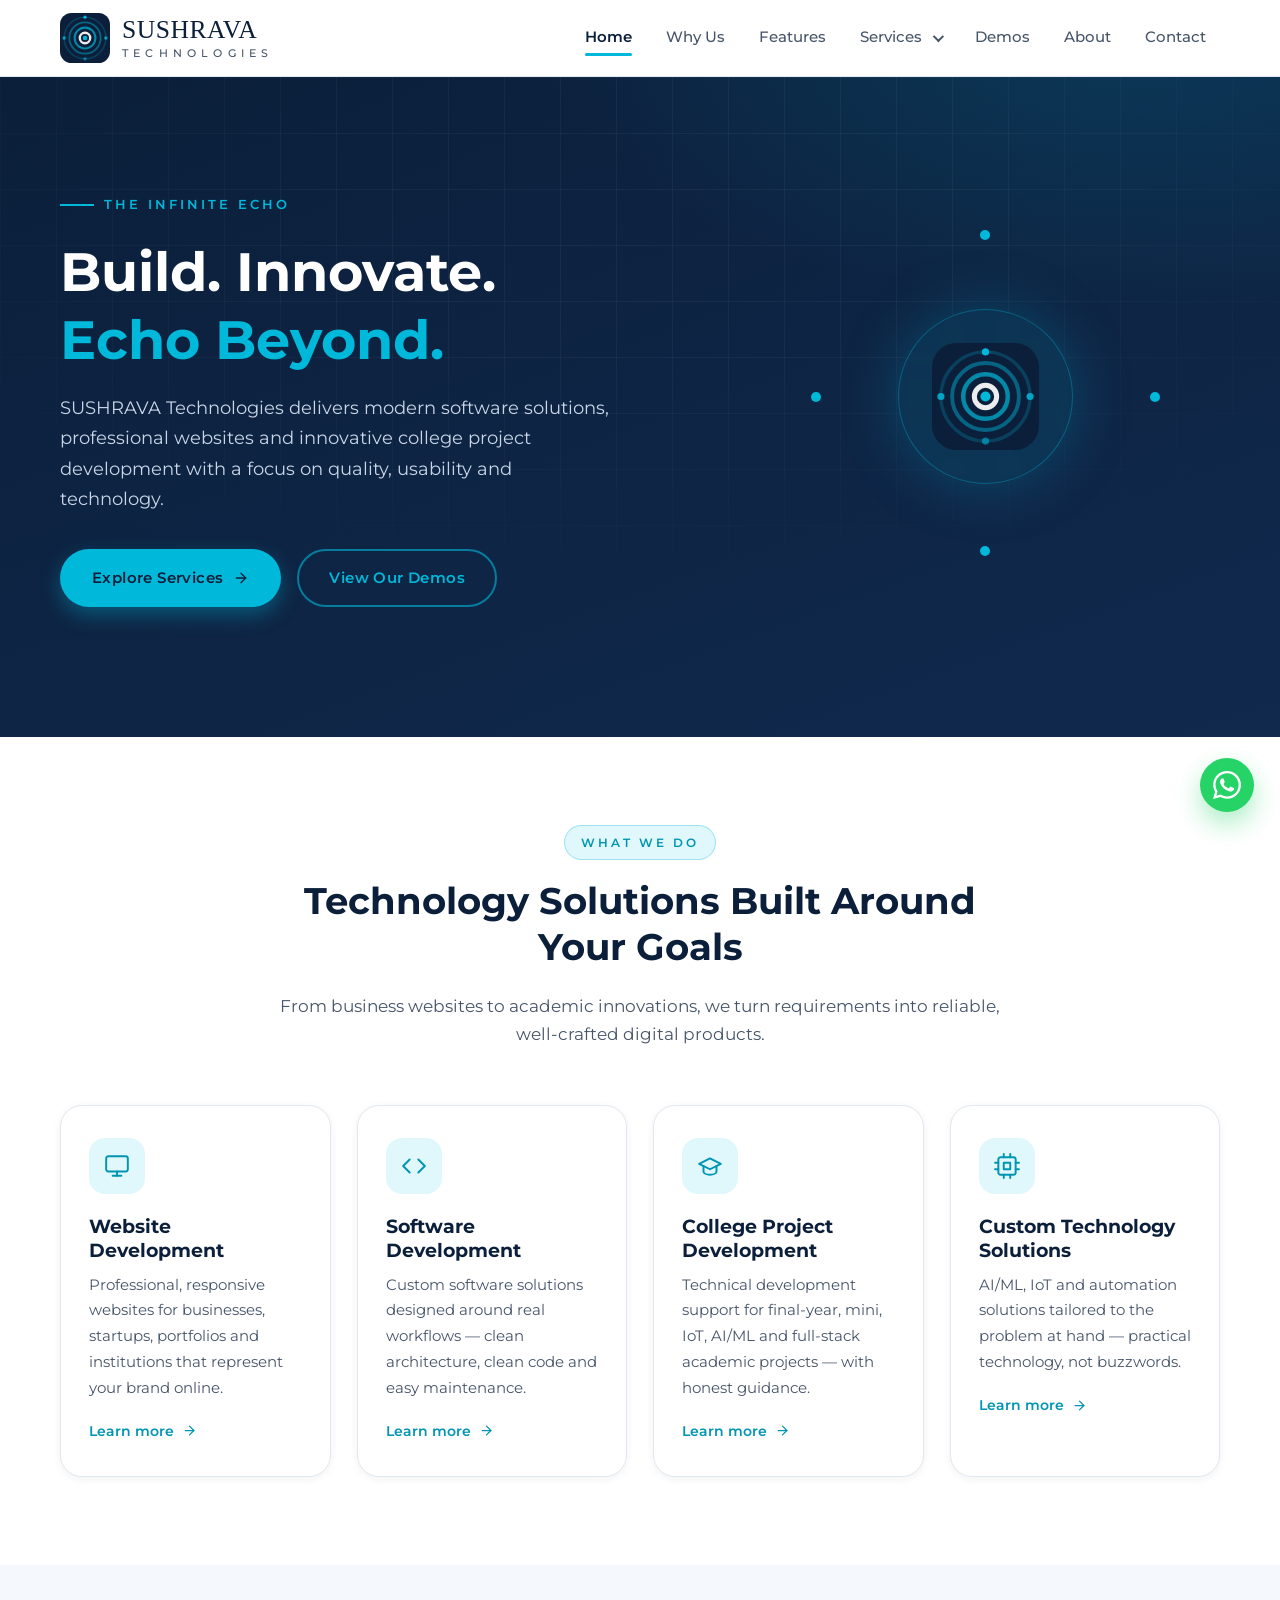
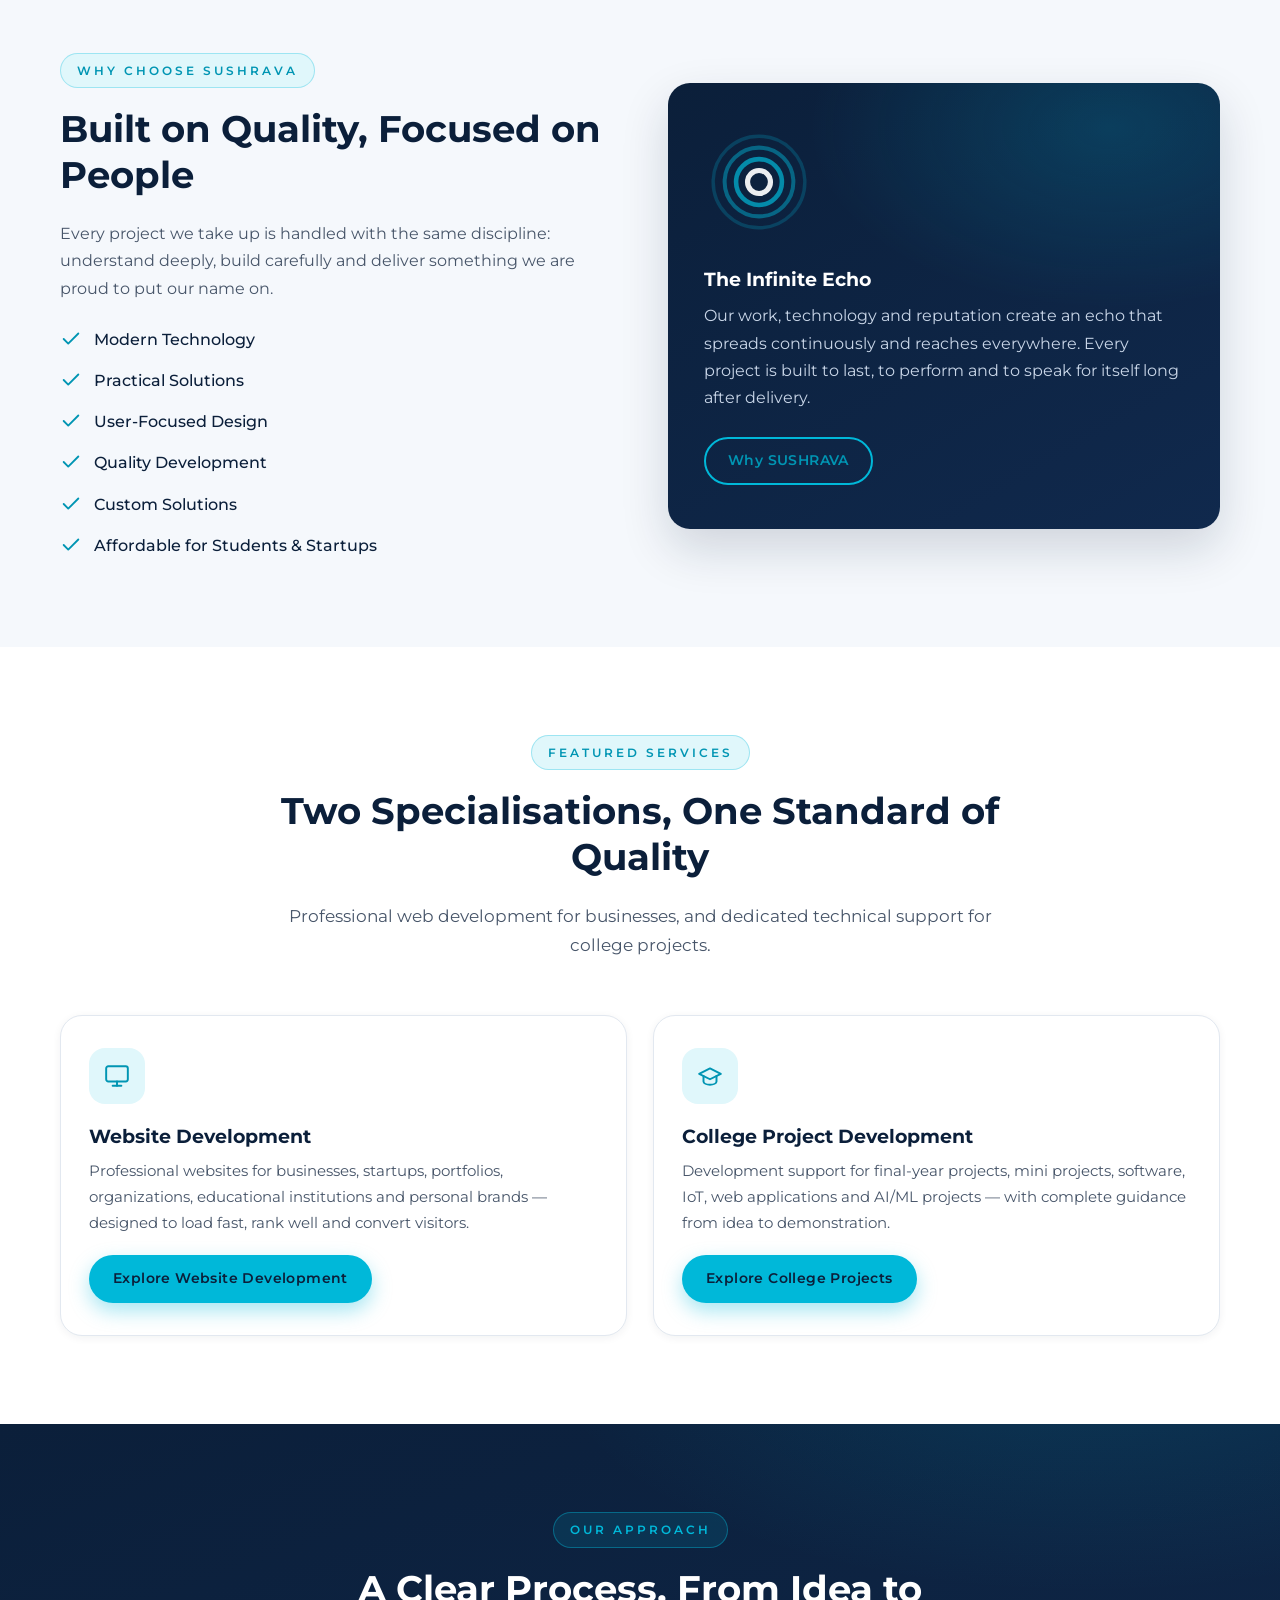
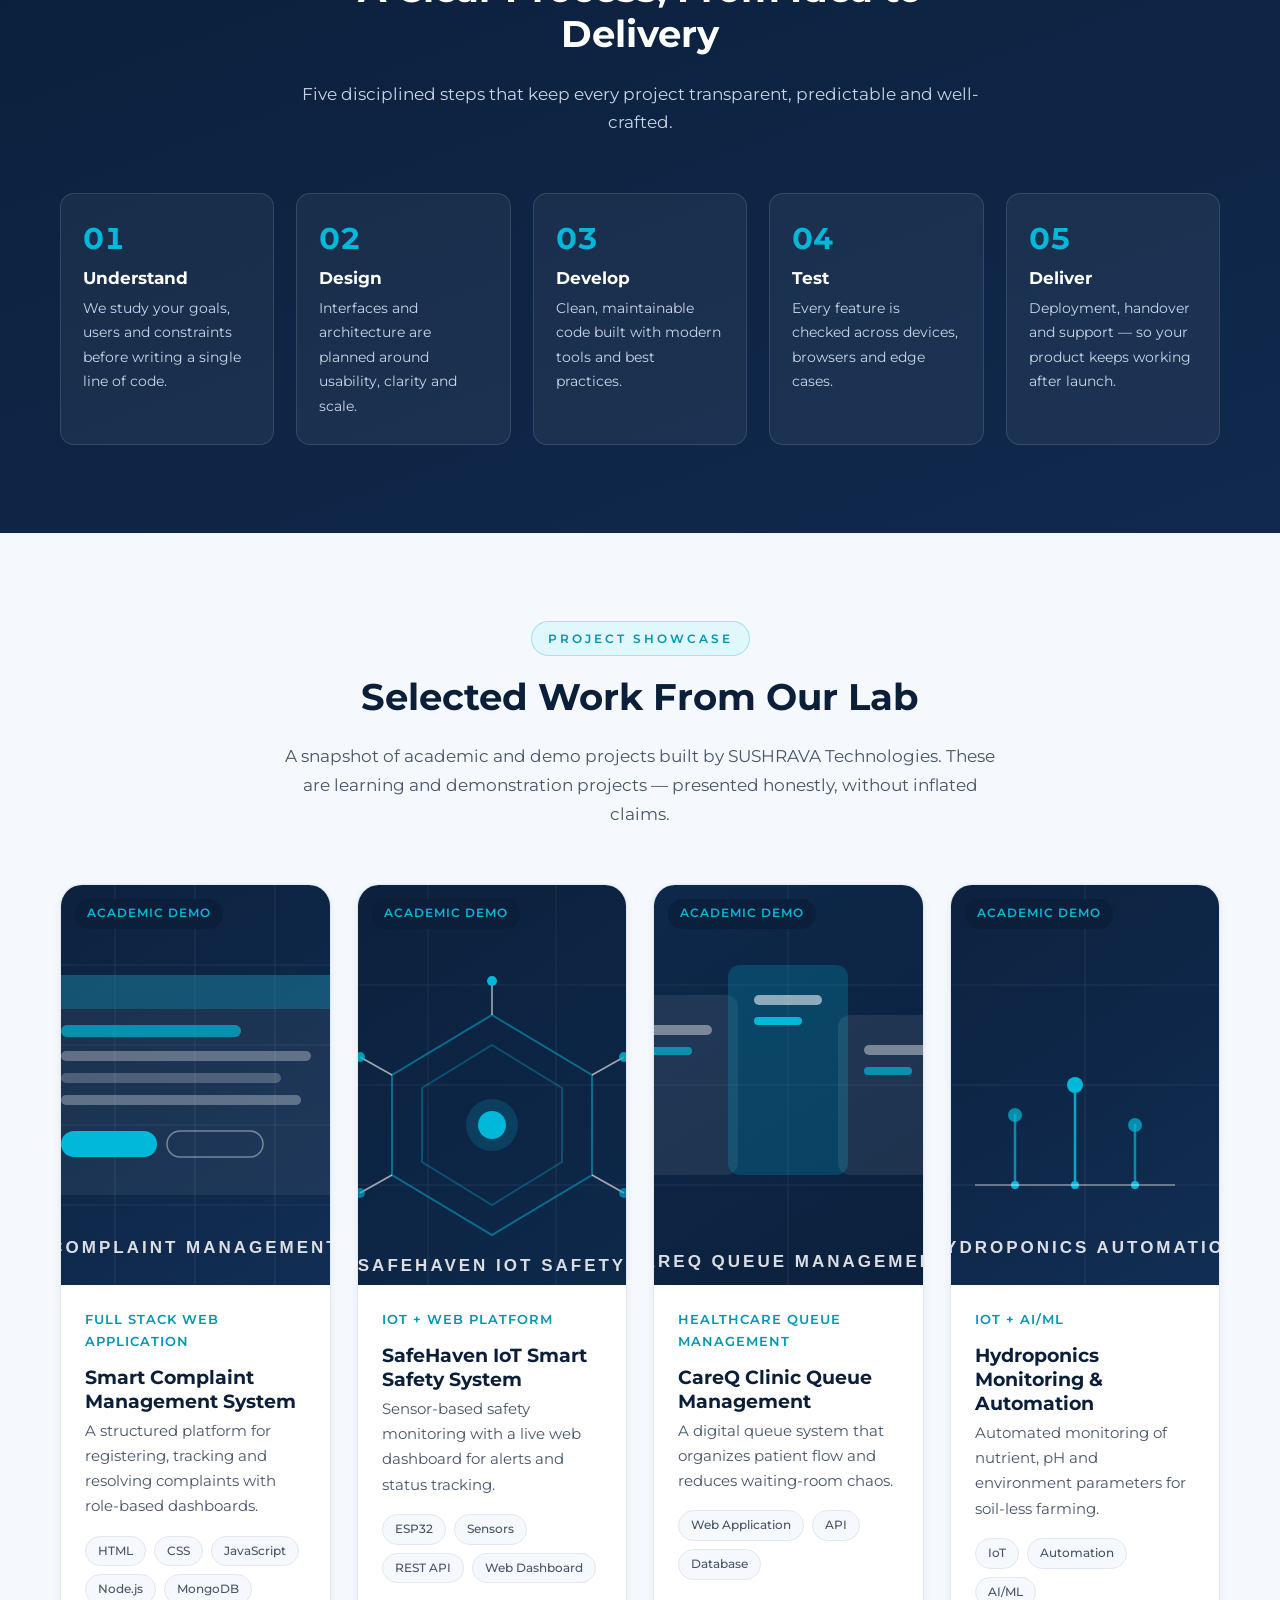
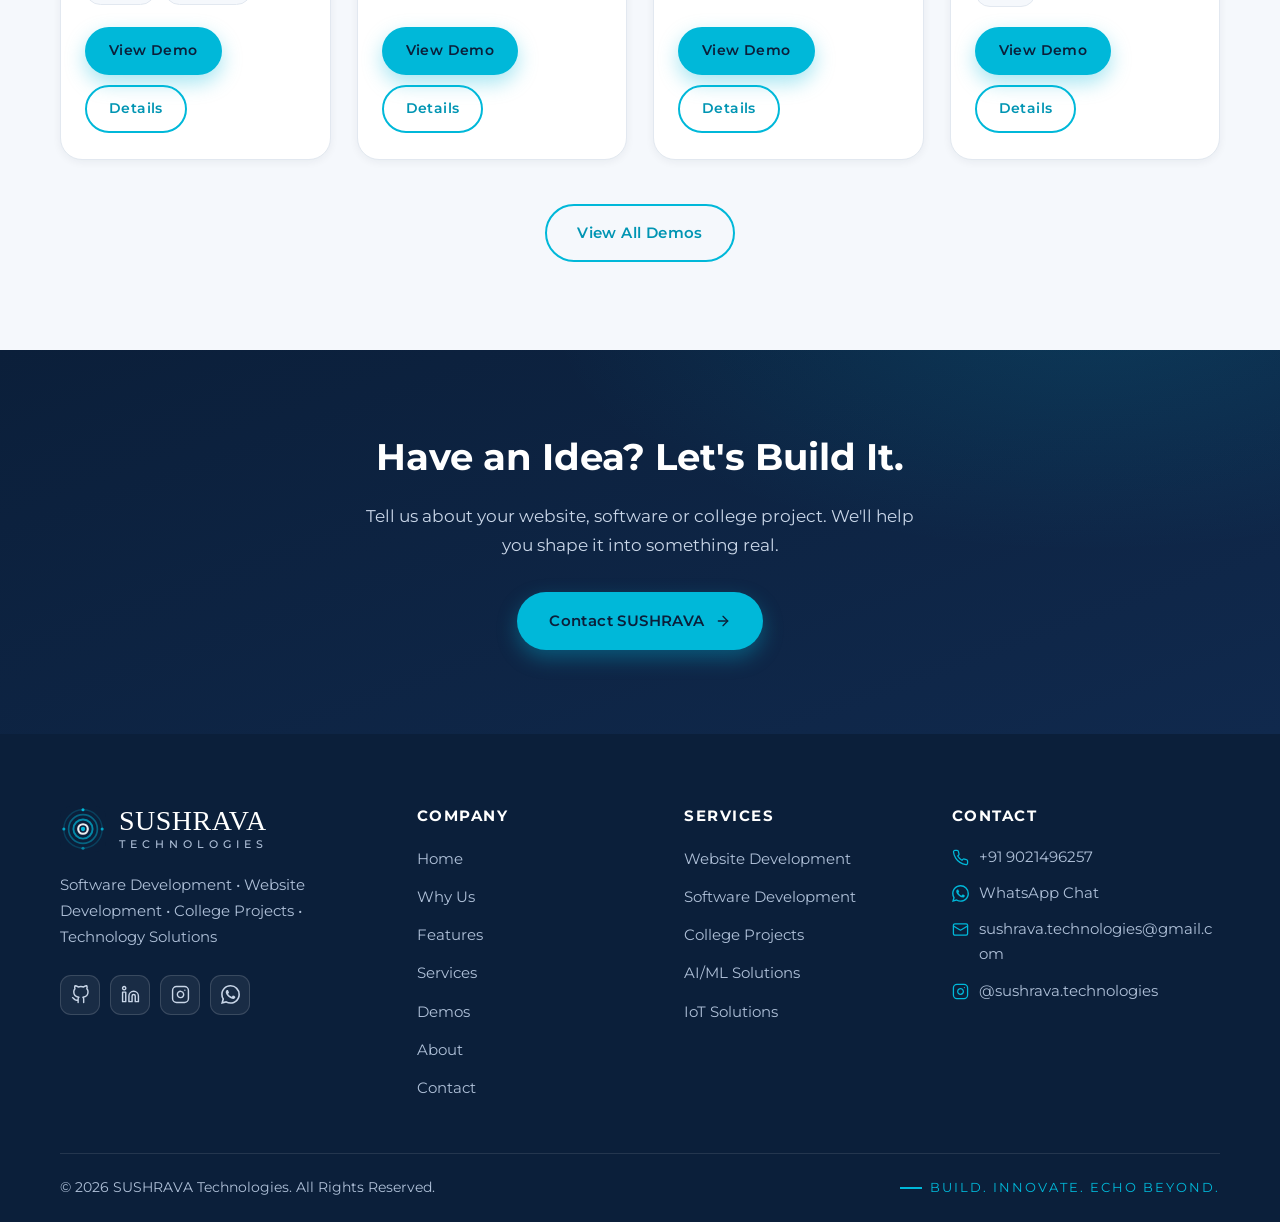
==== commit 4417ae58: "Update SUSHRAVA Technologies website" ====
--- a/index.html
+++ b/index.html
@@ -24,7 +24,7 @@
   <header class="site-header">
     <div class="container nav-wrapper">
       <a href="./index.html" class="brand" aria-label="SUSHRAVA Technologies — Home">
-        <span class="brand-logo"><img src="./assets/logo/logo.svg" alt="" width="42" height="42"></span>
+        <span class="brand-logo"><img src="./assets/logo/logo.svg" alt="" width="50" height="50"></span>
         <span class="brand-text">
           <span class="brand-name">SUSHRAVA</span>
           <span class="brand-sub">TECHNOLOGIES</span>
@@ -367,12 +367,20 @@
     <div class="container">
       <div class="footer-grid">
         <div class="footer-brand">
-          <span class="brand-logo"><img src="./assets/logo/logo.svg" alt="" width="48" height="48"></span>
-          <span class="brand-text">
-            <span class="brand-name">SUSHRAVA</span>
-            <span class="brand-sub">TECHNOLOGIES</span>
-          </span>
-          <p>Software Development • Websites • College Projects • Technology Solutions</p>
+          <a class="footer-logo" href="./index.html" aria-label="SUSHRAVA Technologies — Home">
+            <span class="brand-logo"><img src="./assets/logo/logo.svg" alt="" width="46" height="46"></span>
+            <span class="brand-text">
+              <span class="brand-name">SUSHRAVA</span>
+              <span class="brand-sub">TECHNOLOGIES</span>
+            </span>
+          </a>
+          <p class="footer-tagline">Software Development &bull; Website Development &bull; College Projects &bull; Technology Solutions</p>
+          <ul class="social-list">
+            <li><a href="https://github.com/sushant-0611" target="_blank" rel="noopener noreferrer" aria-label="GitHub — sushant-0611"><svg viewBox="0 0 24 24" fill="none" stroke="currentColor" stroke-width="1.8" stroke-linecap="round" stroke-linejoin="round" aria-hidden="true"><path d="M9 19c-5 1.5-5-2.5-7-3m14 6v-3.87a3.37 3.37 0 0 0-.94-2.61c3.14-.35 6.44-1.54 6.44-7A5.44 5.44 0 0 0 20 4.77 5.07 5.07 0 0 0 19.91 1S18.73.65 16 2.48a13.38 13.38 0 0 0-7 0C6.27.65 5.09 1 5.09 1A5.07 5.07 0 0 0 5 4.77a5.44 5.44 0 0 0-1.5 3.78c0 5.42 3.3 6.61 6.44 7A3.37 3.37 0 0 0 9 18.13V22"/></svg></a></li>
+            <li><a href="https://www.linkedin.com/in/sushant-kakade" target="_blank" rel="noopener noreferrer" aria-label="LinkedIn — Sushant Kakade"><svg viewBox="0 0 24 24" fill="none" stroke="currentColor" stroke-width="1.8" stroke-linecap="round" stroke-linejoin="round" aria-hidden="true"><path d="M16 8a6 6 0 0 1 6 6v7h-4v-7a2 2 0 0 0-2-2 2 2 0 0 0-2 2v7h-4v-7a6 6 0 0 1 6-6z"/><rect x="2" y="9" width="4" height="12"/><circle cx="4" cy="4" r="2"/></svg></a></li>
+            <li><a href="https://www.instagram.com/sushrava.technologies" target="_blank" rel="noopener noreferrer" aria-label="Instagram — @sushrava.technologies"><svg viewBox="0 0 24 24" fill="none" stroke="currentColor" stroke-width="1.8" stroke-linecap="round" stroke-linejoin="round" aria-hidden="true"><rect x="2" y="2" width="20" height="20" rx="5" ry="5"/><path d="M16 11.37A4 4 0 1 1 12.63 8 4 4 0 0 1 16 11.37z"/><line x1="17.5" y1="6.5" x2="17.51" y2="6.5"/></svg></a></li>
+            <li><a href="https://wa.me/919021496257?text=Hello%20SUSHRAVA%20Technologies%2C%20I%20found%20your%20website%20and%20I%20would%20like%20to%20discuss%20a%20project." target="_blank" rel="noopener noreferrer" aria-label="Chat with SUSHRAVA Technologies on WhatsApp"><svg viewBox="0 0 24 24" fill="currentColor" aria-hidden="true"><path d="M17.472 14.382c-.297-.149-1.758-.867-2.03-.967-.273-.099-.471-.148-.67.15-.197.297-.767.966-.94 1.164-.173.199-.347.223-.644.075-.297-.15-1.255-.463-2.39-1.475-.883-.788-1.48-1.761-1.653-2.059-.173-.297-.018-.458.13-.606.134-.133.297-.347.446-.52.149-.174.198-.298.298-.497.099-.198.05-.371-.025-.52-.075-.149-.669-1.612-.916-2.207-.242-.579-.487-.5-.669-.51-.173-.008-.371-.01-.57-.01-.198 0-.52.074-.792.372-.272.297-1.04 1.016-1.04 2.479 0 1.462 1.065 2.875 1.213 3.074.149.198 2.096 3.2 5.077 4.487.709.306 1.262.489 1.694.625.712.227 1.36.195 1.871.118.571-.085 1.758-.719 2.006-1.413.248-.694.248-1.289.173-1.413-.074-.124-.272-.198-.57-.347m-5.421 7.403h-.004a9.87 9.87 0 0 1-5.031-1.378l-.361-.214-3.741.982.998-3.648-.235-.374a9.86 9.86 0 0 1-1.51-5.26c.001-5.45 4.436-9.884 9.888-9.884 2.64 0 5.122 1.03 6.988 2.898a9.825 9.825 0 0 1 2.893 6.994c-.003 5.45-4.437 9.884-9.885 9.884m8.413-18.297A11.815 11.815 0 0 0 12.05 0C5.495 0 .16 5.335.157 11.892c0 2.096.547 4.142 1.588 5.945L.057 24l6.305-1.654a11.882 11.882 0 0 0 5.683 1.448h.005c6.554 0 11.89-5.335 11.893-11.893a11.821 11.821 0 0 0-3.48-8.413Z"/></svg></a></li>
+          </ul>
         </div>
         <nav class="footer-col" aria-label="Footer navigation">
           <h4>Company</h4>
@@ -404,8 +412,16 @@
               <a href="tel:+919021496257">+91 9021496257</a>
             </li>
             <li>
+              <svg viewBox="0 0 24 24" fill="currentColor" aria-hidden="true"><path d="M17.472 14.382c-.297-.149-1.758-.867-2.03-.967-.273-.099-.471-.148-.67.15-.197.297-.767.966-.94 1.164-.173.199-.347.223-.644.075-.297-.15-1.255-.463-2.39-1.475-.883-.788-1.48-1.761-1.653-2.059-.173-.297-.018-.458.13-.606.134-.133.297-.347.446-.52.149-.174.198-.298.298-.497.099-.198.05-.371-.025-.52-.075-.149-.669-1.612-.916-2.207-.242-.579-.487-.5-.669-.51-.173-.008-.371-.01-.57-.01-.198 0-.52.074-.792.372-.272.297-1.04 1.016-1.04 2.479 0 1.462 1.065 2.875 1.213 3.074.149.198 2.096 3.2 5.077 4.487.709.306 1.262.489 1.694.625.712.227 1.36.195 1.871.118.571-.085 1.758-.719 2.006-1.413.248-.694.248-1.289.173-1.413-.074-.124-.272-.198-.57-.347m-5.421 7.403h-.004a9.87 9.87 0 0 1-5.031-1.378l-.361-.214-3.741.982.998-3.648-.235-.374a9.86 9.86 0 0 1-1.51-5.26c.001-5.45 4.436-9.884 9.888-9.884 2.64 0 5.122 1.03 6.988 2.898a9.825 9.825 0 0 1 2.893 6.994c-.003 5.45-4.437 9.884-9.885 9.884m8.413-18.297A11.815 11.815 0 0 0 12.05 0C5.495 0 .16 5.335.157 11.892c0 2.096.547 4.142 1.588 5.945L.057 24l6.305-1.654a11.882 11.882 0 0 0 5.683 1.448h.005c6.554 0 11.89-5.335 11.893-11.893a11.821 11.821 0 0 0-3.48-8.413Z"/></svg>
+              <a href="https://wa.me/919021496257?text=Hello%20SUSHRAVA%20Technologies%2C%20I%20found%20your%20website%20and%20I%20would%20like%20to%20discuss%20a%20project." target="_blank" rel="noopener noreferrer">WhatsApp Chat</a>
+            </li>
+            <li>
               <svg viewBox="0 0 24 24" fill="none" stroke="currentColor" stroke-width="1.8" stroke-linecap="round" stroke-linejoin="round" aria-hidden="true"><rect x="2" y="4" width="20" height="16" rx="2"/><path d="m22 7-10 6L2 7"/></svg>
               <a href="mailto:sushrava.technologies@gmail.com">sushrava.technologies@gmail.com</a>
+            </li>
+            <li>
+              <svg viewBox="0 0 24 24" fill="none" stroke="currentColor" stroke-width="1.8" stroke-linecap="round" stroke-linejoin="round" aria-hidden="true"><rect x="2" y="2" width="20" height="20" rx="5" ry="5"/><path d="M16 11.37A4 4 0 1 1 12.63 8 4 4 0 0 1 16 11.37z"/><line x1="17.5" y1="6.5" x2="17.51" y2="6.5"/></svg>
+              <a href="https://www.instagram.com/sushrava.technologies" target="_blank" rel="noopener noreferrer">@sushrava.technologies</a>
             </li>
           </ul>
         </div>
@@ -417,6 +433,10 @@
     </div>
   </footer>
 
+  <a class="whatsapp-float" href="https://wa.me/919021496257?text=Hello%20SUSHRAVA%20Technologies%2C%20I%20found%20your%20website%20and%20I%20would%20like%20to%20discuss%20a%20project." target="_blank" rel="noopener noreferrer" aria-label="Chat with SUSHRAVA Technologies on WhatsApp">
+    <svg viewBox="0 0 24 24" fill="currentColor" aria-hidden="true"><path d="M17.472 14.382c-.297-.149-1.758-.867-2.03-.967-.273-.099-.471-.148-.67.15-.197.297-.767.966-.94 1.164-.173.199-.347.223-.644.075-.297-.15-1.255-.463-2.39-1.475-.883-.788-1.48-1.761-1.653-2.059-.173-.297-.018-.458.13-.606.134-.133.297-.347.446-.52.149-.174.198-.298.298-.497.099-.198.05-.371-.025-.52-.075-.149-.669-1.612-.916-2.207-.242-.579-.487-.5-.669-.51-.173-.008-.371-.01-.57-.01-.198 0-.52.074-.792.372-.272.297-1.04 1.016-1.04 2.479 0 1.462 1.065 2.875 1.213 3.074.149.198 2.096 3.2 5.077 4.487.709.306 1.262.489 1.694.625.712.227 1.36.195 1.871.118.571-.085 1.758-.719 2.006-1.413.248-.694.248-1.289.173-1.413-.074-.124-.272-.198-.57-.347m-5.421 7.403h-.004a9.87 9.87 0 0 1-5.031-1.378l-.361-.214-3.741.982.998-3.648-.235-.374a9.86 9.86 0 0 1-1.51-5.26c.001-5.45 4.436-9.884 9.888-9.884 2.64 0 5.122 1.03 6.988 2.898a9.825 9.825 0 0 1 2.893 6.994c-.003 5.45-4.437 9.884-9.885 9.884m8.413-18.297A11.815 11.815 0 0 0 12.05 0C5.495 0 .16 5.335.157 11.892c0 2.096.547 4.142 1.588 5.945L.057 24l6.305-1.654a11.882 11.882 0 0 0 5.683 1.448h.005c6.554 0 11.89-5.335 11.893-11.893a11.821 11.821 0 0 0-3.48-8.413Z"/></svg>
+  </a>
+
   <button class="back-to-top" type="button" aria-label="Back to top">
     <svg viewBox="0 0 24 24" fill="none" stroke="currentColor" stroke-width="2.2" stroke-linecap="round" stroke-linejoin="round" aria-hidden="true"><line x1="12" y1="19" x2="12" y2="5"/><polyline points="5 12 12 5 19 12"/></svg>
   </button>
--- a/css/style.css
+++ b/css/style.css
@@ -219,24 +219,24 @@
 }
 .brand:hover { color: inherit; }
 
-.brand-logo { width: 42px; height: 42px; flex: none; }
+.brand-logo { width: 50px; height: 50px; flex: none; }
 .brand-logo img { width: 100%; height: 100%; }
 
 .brand-text { display: flex; flex-direction: column; line-height: 1.05; }
 
 .brand-name {
   font-family: var(--font-brand);
-  font-size: 1.28rem;
+  font-size: 1.6rem;
   color: var(--navy);
   letter-spacing: 0.5px;
 }
 
 .brand-sub {
-  font-size: 0.62rem;
+  font-size: 0.68rem;
   font-weight: 500;
-  letter-spacing: 4.5px;
+  letter-spacing: 5.2px;
   color: var(--slate);
-  margin-top: 3px;
+  margin-top: 4px;
 }
 
 .main-nav ul {
@@ -302,6 +302,13 @@
   transition: opacity var(--transition), transform var(--transition), visibility var(--transition);
 }
 .dropdown li { width: 100%; }
+/* outranks `.main-nav ul` flex-row so items stack vertically */
+.main-nav .dropdown {
+  display: flex;
+  flex-direction: column;
+  align-items: stretch;
+  gap: 2px;
+}
 .dropdown a {
   display: flex;
   align-items: center;
@@ -631,6 +638,7 @@
   gap: 22px;
   counter-reset: step;
 }
+.steps--six { grid-template-columns: repeat(6, 1fr); }
 
 .step {
   position: relative;
@@ -824,6 +832,8 @@
   padding: 40px 36px;
   box-shadow: var(--shadow-md);
 }
+.form-card h2 { font-size: 1.4rem; }
+.form-card > p { font-size: 0.93rem; }
 
 .form-row { display: grid; grid-template-columns: 1fr 1fr; gap: 18px; }
 
@@ -941,10 +951,53 @@
   padding-bottom: 52px;
 }
 
-.footer-brand .brand-name { font-size: 1.5rem; color: var(--white); }
-.footer-brand .brand-sub { color: #AFC0D8; }
-.footer-brand p { margin: 18px 0 0; font-size: 0.92rem; max-width: 300px; }
-.footer-brand .brand-logo { width: 48px; height: 48px; margin-bottom: 14px; }
+.footer-brand { display: flex; flex-direction: column; align-items: flex-start; }
+
+.footer-logo {
+  display: inline-flex;
+  align-items: center;
+  gap: 13px;
+  color: inherit;
+}
+.footer-logo:hover { color: inherit; }
+.footer-logo .brand-logo { display: block; width: 46px; height: 46px; }
+
+.footer-brand .brand-name { font-size: 1.75rem; color: var(--white); }
+.footer-brand .brand-sub { font-size: 0.68rem; letter-spacing: 5px; color: #AFC0D8; }
+.footer-tagline { margin: 20px 0 0; font-size: 0.92rem; line-height: 1.8; max-width: 320px; }
+
+/* shared social icon row — footer and contact card */
+.social-list { list-style: none; display: flex; flex-wrap: wrap; gap: 10px; margin: 24px 0 0; padding: 0; }
+.social-list a {
+  width: 40px;
+  height: 40px;
+  border-radius: 11px;
+  display: grid;
+  place-items: center;
+  background: rgba(255, 255, 255, 0.06);
+  border: 1px solid rgba(255, 255, 255, 0.14);
+  color: #C9D6E8;
+  transition: background var(--transition), color var(--transition),
+              border-color var(--transition), transform var(--transition);
+}
+.social-list a:hover,
+.social-list a:focus-visible {
+  background: var(--cyan);
+  border-color: var(--cyan);
+  color: var(--navy);
+  transform: translateY(-3px);
+}
+.social-list svg { width: 19px; height: 19px; }
+
+.contact-social { margin-top: 26px; border-top: 1px solid rgba(255, 255, 255, 0.12); padding-top: 20px; }
+.social-heading {
+  margin: 0;
+  font-size: 0.74rem;
+  letter-spacing: 1.6px;
+  text-transform: uppercase;
+  opacity: 0.65;
+}
+.contact-social .social-list { margin-top: 12px; }
 
 .footer-col h4 {
   color: var(--white);
@@ -1021,6 +1074,32 @@
 .back-to-top:hover { background: var(--cyan-dark); color: var(--white); }
 .back-to-top svg { width: 20px; height: 20px; }
 
+/* ---------- 17b. WhatsApp quick chat ---------- */
+.whatsapp-float {
+  position: fixed;
+  right: 26px;
+  bottom: 88px;
+  z-index: 900;
+  width: 54px;
+  height: 54px;
+  border-radius: 50%;
+  display: grid;
+  place-items: center;
+  background: #25D366;
+  color: var(--white);
+  box-shadow: 0 12px 26px rgba(37, 211, 102, 0.38);
+  transition: transform var(--transition), box-shadow var(--transition),
+              background var(--transition);
+}
+.whatsapp-float:hover,
+.whatsapp-float:focus-visible {
+  background: #1EBE5D;
+  color: var(--white);
+  transform: translateY(-3px);
+  box-shadow: 0 16px 32px rgba(37, 211, 102, 0.46);
+}
+.whatsapp-float svg { width: 28px; height: 28px; }
+
 /* ---------- 18. Scroll reveal ---------- */
 .reveal {
   opacity: 0;
@@ -1036,6 +1115,7 @@
 @media (max-width: 1024px) {
   .grid-4 { grid-template-columns: repeat(2, 1fr); }
   .steps { grid-template-columns: repeat(3, 1fr); }
+  .steps--six { grid-template-columns: repeat(3, 1fr); }
   .footer-grid { grid-template-columns: 1fr 1fr; }
 }
 
@@ -1062,7 +1142,7 @@
   .main-nav a[aria-current="page"]::after { display: none; }
   .main-nav a[aria-current="page"] { background: var(--cyan-soft); }
 
-  .dropdown {
+  .main-nav .dropdown {
     position: static;
     opacity: 1;
     visibility: visible;
@@ -1098,6 +1178,7 @@
   .grid-3 { grid-template-columns: 1fr; }
   .grid-2 { grid-template-columns: 1fr; }
   .steps { grid-template-columns: repeat(2, 1fr); }
+  .steps--six { grid-template-columns: repeat(2, 1fr); }
   .form-row { grid-template-columns: 1fr; }
   .two-col-list { columns: 1; }
   .footer-grid { grid-template-columns: 1fr 1fr; gap: 36px; }
@@ -1108,17 +1189,21 @@
 @media (max-width: 576px) {
   .grid-4 { grid-template-columns: 1fr; }
   .steps { grid-template-columns: 1fr; }
+  .steps--six { grid-template-columns: 1fr; }
   .footer-grid { grid-template-columns: 1fr; }
   .footer-bottom { justify-content: center; text-align: center; }
   .btn { width: 100%; justify-content: center; }
   .hero-actions { flex-direction: column; align-items: stretch; }
   .project-actions .btn { width: auto; flex: 1; }
+  .whatsapp-float { right: 18px; bottom: 78px; width: 50px; height: 50px; }
+  .whatsapp-float svg { width: 25px; height: 25px; }
+  .back-to-top { right: 18px; bottom: 20px; width: 46px; height: 46px; }
 }
 
 @media (max-width: 375px) {
-  .brand-name { font-size: 1.1rem; }
-  .brand-sub { font-size: 0.55rem; letter-spacing: 3.5px; }
-  .brand-logo { width: 36px; height: 36px; }
+  .brand-name { font-size: 1.3rem; }
+  .brand-sub { font-size: 0.6rem; letter-spacing: 4px; }
+  .brand-logo { width: 44px; height: 44px; }
   .footer-grid { grid-template-columns: 1fr; }
 }
 
